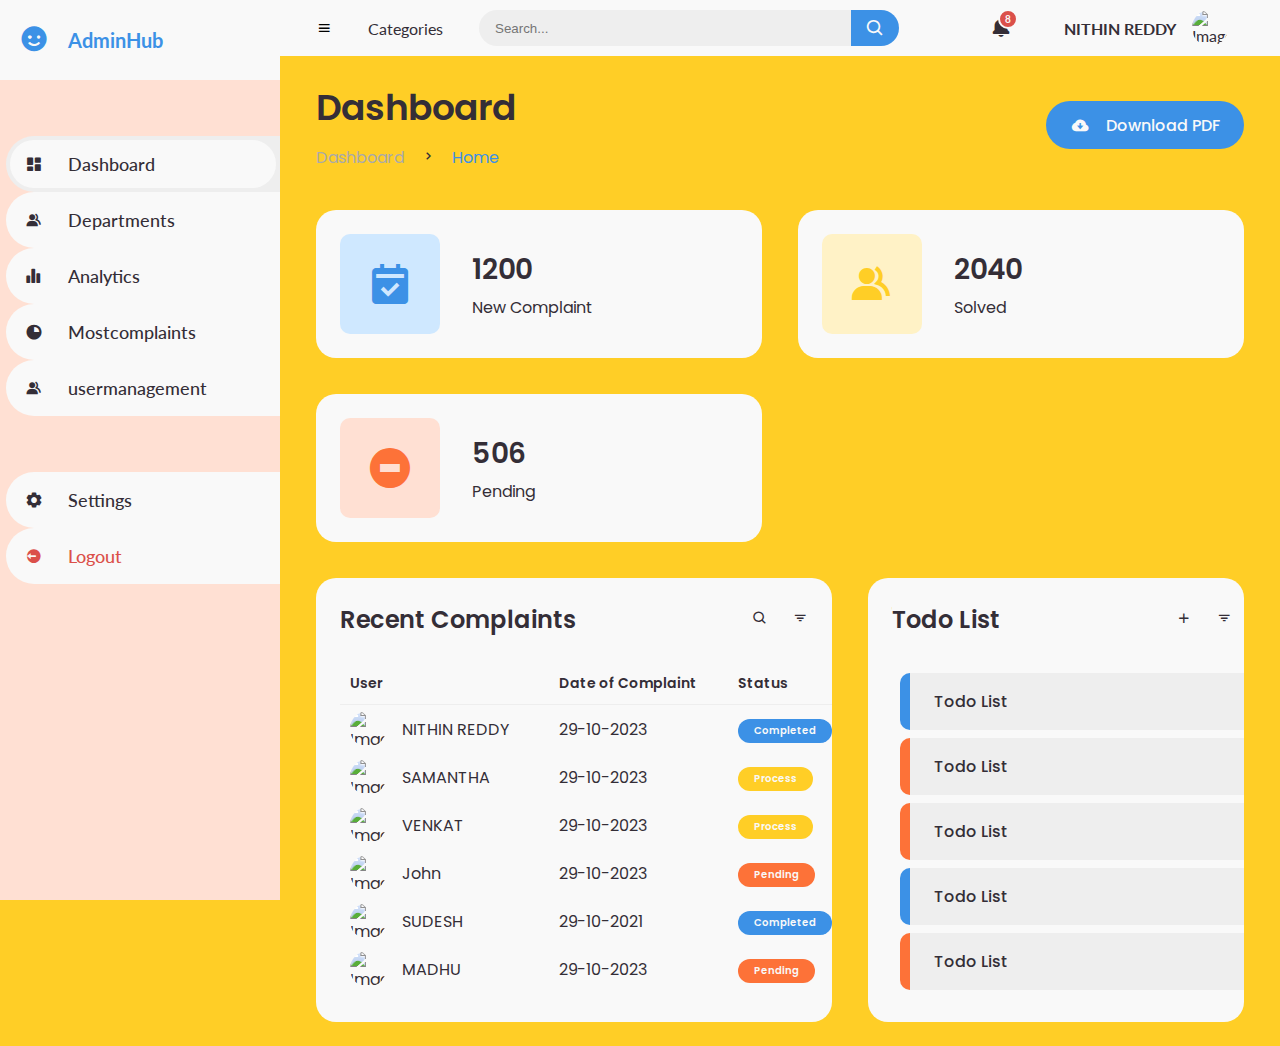
==== dashboard.html @ 4db85677 "Add files via upload" ====
<!DOCTYPE html>
<html lang="en">
<head>
	<meta charset="UTF-8">
	<meta name="viewport" content="width=device-width, initial-scale=1.0">
	<!-- Boxicons -->
	<link href='https://unpkg.com/boxicons@2.0.9/css/boxicons.min.css' rel='stylesheet'>

	<!-- My CSS -->
	<link rel="stylesheet" href="style.css">

	<title>Responsive Admin Dashboard</title>
</head>
<body>

	<!-- SIDEBAR -->
	<section id="sidebar">
		<a href="#" class="logo">
			<span class="icon"><i class='bx bxs-smile'></i></span>
			<span class="text">AdminHub</span>
		</a>
		<ul class="side-menu">
			<li class="active">
				<a href="dashboard.html">
					<span class="icon"><i class='bx bxs-dashboard' ></i></span>
					<span class="text">Dashboard</span>
				</a>
				<!--<span class="top"></span>
				<span class="bottom"></span>-->
			</li>
			<li>
				<a href="manage.html">
					<span class="icon"><i class='bx bxs-group' ></i></span>
					<span class="text">Departments</span>
				</a>
				<!--<span class="top"></span>
				<span class="bottom"></span>-->
			</li>
			<li>
				<a href="analytics.html">
					<span class="icon"><i class='bx bxs-bar-chart-alt-2' ></i></span>
					<span class="text">Analytics</span>
				</a>
				<!--<span class="top"></span>
				<span class="bottom"></span>-->
			</li>
			<li>
				<a href="most.html">
					<span class="icon"><i class='bx bxs-pie-chart' ></i></span>
					<span class="text">Mostcomplaints</span>
				</a>
				<!--<span class="top"></span>
				<span class="bottom"></span>-->
			</li>
			<li>
				<a href="sm.html">
					<span class="icon"><i class='bx bxs-group' ></i></span>
					<span class="text">usermanagement</span>
				</a>
				<!--<span class="top"></span>
				<span class="bottom"></span>-->
			</li>
		</ul>

		<ul class="side-menu bottom">
			<li>
				<a href="settings.html">
					<span class="icon"><i class='bx bxs-cog' ></i></span>
					<span class="text">Settings</span>
				</a>
			</li>
			<li>
				<a href="login.html" class="logout">
					<span class="icon"><i class='bx bxs-log-out-circle' ></i></span>
					<span class="text">Logout</span>
				</a>
			</li>
		</ul>
	</section>
	<!-- SIDEBAR -->


	<!-- CONTENT -->
	<section id="content">
		<nav>
			<span class="menu-bar"><i class='bx bx-menu' ></i></span>
			<a href="#" class="link-nav">Categories</a>
			<form action="#">
				<div class="form-input">
					<input type="search" placeholder="Search...">
					<button type="submit" class="search-icon"><i class='bx bx-search' ></i></button>
				</div>
			</form>
			<a href="#" class="notification">
				<span class="icon"><i class='bx bxs-bell' ></i></span>
				<span class="num">8</span>
			</a>
			<a href="#" class="profile">
				<span class="name">NITHIN REDDY</span>
				<img src="img/people.png" alt="Image">
			</a>
			
		</nav>

		<main>
			<div class="top">
				<div class="left">
					<h1 class="title">Dashboard</h1>
					<ul class="breadcrumb">
						<li>
							<a href="#">Dashboard</a>
						</li>
						<li class="arrow-icon"><i class='bx bx-chevron-right'></i></li>
						<li>
							<a href="#" class="active">Home</a>
						</li>
					</ul>
				</div>
				<a href="#" class="btn-download">
					<span class="icon"><i class='bx bxs-cloud-download' ></i></span>
					<span class="text">Download PDF</span>
				</a>
			</div>
			<div class="box-info">
				<div class="box">
					<span class="icon"><i class='bx bxs-calendar-check'></i></span>
					<div class="text">
						<h3>1200</h3>
						<p>New Complaint</p>
					</div>
				</div>
				<div class="box">
					<span class="icon"><i class='bx bxs-group' ></i></span>
					<div class="text">
						<h3>2040</h3>
						<p>Solved</p>
					</div>
				</div>
				<div class="box">
					<span class="icon"><i class='bx bxs-no-entry' ></i></span>
					<div class="text">
						<h3>506</h3>
						<p>Pending</p>
					</div>
				</div>
			</div>
			<div class="table-data">
				<div class="order">
					<div class="head">
						<h3>Recent Complaints</h3>
						<span><i class='bx bx-search' ></i></span>
						<span><i class='bx bx-filter' ></i></span>
					</div>
					<table>
						<thead>
							<tr>
								<th>User</th>
								<th>Date of Complaint</th>
								<th>Status</th>
							</tr>
						</thead>
						<tbody>
							<tr>
								<td>
									<img src="img/people.png" alt="Image">
									<span class="name">NITHIN REDDY</span>
								</td>
								<td>29-10-2023</td>
								<td><span class="badge completed">Completed</span></td>
							</tr>
							<tr>
								<td>
									<img src="img/people.png" alt="Image">
									<span class="name">SAMANTHA</span>
								</td>
								<td>29-10-2023</td>
								<td><span class="badge process">Process</span></td>
							</tr>
							<tr>
								<td>
									<img src="img/people.png" alt="Image">
									<span class="name">VENKAT</span>
								</td>
								<td>29-10-2023</td>
								<td><span class="badge process">Process</span></td>
							</tr>
							<tr>
								<td>
									<img src="img/people.png" alt="Image">
									<span class="name">John </span>
								</td>
								<td>29-10-2023</td>
								<td><span class="badge pending">Pending</span></td>
							</tr>
							<tr>
								<td>
									<img src="img/people.png" alt="Image">
									<span class="name">SUDESH</span>
								</td>
								<td>29-10-2021</td>
								<td><span class="badge completed">Completed</span></td>
							</tr>
							<tr>
								<td>
									<img src="img/people.png" alt="Image">
									<span class="name">MADHU</span>
								</td>
								<td>29-10-2023</td>
								<td><span class="badge pending">Pending</span></td>
							</tr>
						</tbody>
					</table>
				</div>
				<div class="todo">
					<div class="head">
						<h3>Todo List</h3>
						<span><i class='bx bx-plus' ></i></span>
						<span><i class='bx bx-filter' ></i></span>
					</div>
					<ul class="todos">
						<li class="completed">
							<p>Todo List</p>
							<span class="menu"><i class='bx bx-dots-vertical-rounded'></i></span>
						</li>
						<li class="not-completed">
							<p>Todo List</p>
							<span class="menu"><i class='bx bx-dots-vertical-rounded'></i></span>
						</li>
						<li class="not-completed">
							<p>Todo List</p>
							<span class="menu"><i class='bx bx-dots-vertical-rounded'></i></span>
						</li>
						<li class="completed">
							<p>Todo List</p>
							<span class="menu"><i class='bx bx-dots-vertical-rounded'></i></span>
						</li>
						<li class="not-completed">
							<p>Todo List</p>
							<span class="menu"><i class='bx bx-dots-vertical-rounded'></i></span>
						</li>
					</ul>
				</div>
			</div>
		</main>
	</section>
	<!-- CONTENT -->


	<script src="script.js"></script>
</body>
</html>
---- style.css ----
@import url('https://fonts.googleapis.com/css2?family=Lato:wght@400;700&family=Poppins:wght@400;500;600;700&display=swap');

* {
	margin: 0;
	padding: 0;
	box-sizing: border-box;
}

a {
	text-decoration: none;
}

li {
	list-style: none;
}

:root {
	--poppins: 'Poppins', sans-serif;
	--lato: 'Lato', sans-serif;

	--light: #F9F9F9;
	--blue: #3C91E6;
	--light-blue: #CFE8FF;
	--grey: #eee;
	--dark-grey: #AAAAAA;
	--dark: #342E37;
	--red: #DB504A;
	--yellow: #FFCE26;
	--light-yellow: #FFF2C6;
	--orange: #FD7238;
	--light-orange: #FFE0D3;
}

body {
	background: var(--yellow);
	overflow-x: hidden;
}


/* SIDEBAR */
#sidebar {
	font-family: var(--lato);
	max-width: 280px;
	width: 100%;
	height: 100vh;
	overflow-y: auto;
	background: var(--light-orange);
	position: fixed;
	top: 0;
	left: 0;
	scrollbar-width: none;
	z-index: 1000;
	transition: .3s ease;
}
#sidebar.hide {
	max-width: calc((56px - 8px) + ((4px + 6px) * 2));
}
#sidebar::--webkit-scrollbar {
	display: none;
}
#sidebar .logo {
	font-size: 20px;
	color: var(--blue);
	font-weight: 700;
	text-align: center;
	width: 100%;
	height: calc(56px + 24px);
	background: var(--light);
	line-height: 56px;
	display: flex;
	align-items: center;
	position: sticky;
	top: 0;
	left: 0;
	z-index: 999;
	white-space: nowrap;
}
#sidebar.hide .logo {
	justify-content: flex-start;
}
#sidebar .logo .icon {
	font-size: 30px;
	min-width: calc((56px - 8px) + ((4px + 6px) * 2));
}
#sidebar .side-menu {
	margin-top: 56px;
}
#sidebar .side-menu li {
	margin-left: 6px;
	height: 56px;
	padding: 4px;
	border-radius: 36px 0 0 36px;
	position: relative;
	background: var(--light);
}
#sidebar .side-menu li.active {
	background: var(--grey);
}
#sidebar .side-menu li a {
	white-space: nowrap;
	height: 100%;
	width: 100%;
	display: flex;
	grid-gap: calc(4px + 6px);
	background: var(--light);
	border-radius: 36px;
	align-items: center;
	color: var(--dark);
	font-size: 18px;
	font-weight: 500;
	max-width: 100%;
	transition: .3s ease;
	overflow: hidden;
}
#sidebar.hide .side-menu li a {
	max-width: calc(56px - 8px);
}
#sidebar .side-menu li a .icon {
	min-width: calc(56px - 8px);	
	display: flex;
	justify-content: center;
	align-items: center;
}
#sidebar .side-menu li a.logout {
	color: var(--red);
}
#sidebar .side-menu li > span {
	position: absolute;
	right: 0;
	width: 24px;
	height: 24px;
	background: var(--grey);
	display: none;
	z-index: 100;
	pointer-events: none;
}
#sidebar .side-menu li.active > span {
	display: block;
}
#sidebar .side-menu li > span.top {
	top: -24px;
}
#sidebar .side-menu li > span.bottom {
	bottom: -24px;
}
#sidebar .side-menu li > span::before {
	content: '';
	position: absolute;
	width: 100%;
	height: 100%;
	background: var(--light);
	top: 0;
	left: 0;
	display: block;
}
#sidebar .side-menu li > span.top::before {
	border-radius: 0 0 24px 0;
}
#sidebar .side-menu li > span.bottom::before {
	border-radius: 0 24px 0 0;
}
/* SIDEBAR */








/* CONTENT */
#sidebar.hide ~ #content {
	width: calc(100% - ((56px - 8px) + ((4px + 6px) * 2)));
	left: calc((56px - 8px) + ((4px + 6px) * 2));
}
#content {
	width: calc(100% - 280px);
	position: relative;
	left: 280px;
	z-index: 500;
	transition: .3s ease;
}
#content nav .curve {
	position: absolute;
	bottom: -24px;
	left: 0;
	width: 24px;
	height: 24px;
	background: var(--light);
	display: block;
	z-index: 1000;
}
#content nav .curve::before {
	content: '';
	position: absolute;
	top: 0;
	left: 0;
	width: 100%;
	height: 100%;
	border-radius: 24px 0 0 0;
	background: var(--grey);
}
#content nav {
	width: 100%;
	height: 56px;
	background: var(--light);
	display: flex;
	font-family: var(--lato);
	padding: 0 36px;
	align-items: center;
	grid-gap: 36px;
	position: sticky;
	top: 0;
	left: 0;
	z-index: 500;
}
#content nav .menu-bar {
	display: flex;
	align-items: center;
	cursor: pointer;
}
#content nav a {
	color: var(--dark);
}
#content nav form {
	max-width: 420px;
	width: 100%;
	margin-right: auto;
}
#content nav form .form-input {
	position: relative;
	display: flex;
	align-items: center;
	height: 36px;
}
#content nav form .form-input input {
	height: 100%;
	flex: 1;
	border-radius: 32px 0 0 32px;
	background: var(--grey);
	border: none;
	padding: 0 16px;
	outline: none;
}
#content nav form .form-input .search-icon {
	background: var(--blue);
	height: 100%;
	border-radius: 0 32px 32px 0;
	display: flex;
	justify-content: center;
	align-items: center;
	color: var(--light);
	border: none;
	outline: none;
	cursor: pointer;
	font-size: 20px;
	width: 48px;
}
#content nav .notification {
	font-size: 22px;
	position: relative;
}
#content nav .notification .num {
	width: 20px;
	height: 20px;
	background: var(--red);
	border: 2px solid var(--light);
	font-size: 10px;
	color: var(--light);
	font-weight: 700;
	position: absolute;
	top: -6px;
	right: -6px;
	display: flex;
	justify-content: center;
	align-items: center;
	border-radius: 50%;
}
#content nav .profile {
	padding: 0 16px;
	height: 100%;
	transition: .3s ease;
	display: flex;
	align-items: center;
	grid-gap: 16px;
}
#content nav .profile:hover {
	background: var(--grey);
}
#content nav .profile .name {
	font-size: 16px;
	font-weight: 700;
}
#content nav .profile img {
	width: 36px;
	height: 36px;
	object-fit: cover;
	border-radius: 50%;
}

#content main {
	font-family: var(--poppins);
	width: 100%;
	position: relative;
	padding: 24px 36px;
	color: var(--dark);
}
#content main .top {
	display: flex;
	justify-content: space-between;
	align-items: center;
	flex-wrap: wrap;
	grid-gap: 20px;
}
#content main .top h1 {
	font-size: 36px;
	font-weight: 600;
	margin-bottom: 10px;
}
#content main .top .breadcrumb {
	display: flex;
	grid-gap: 16px;
}
#content main .top .breadcrumb a {
	color: var(--dark-grey);
	pointer-events: none;
}
#content main .top .breadcrumb a.active {
	color: var(--blue);
	pointer-events: unset;
}
#content main .top .btn-download {
	height: 48px;
	border-radius: 48px;
	background: var(--blue);
	color: var(--light);
	padding: 0 24px;
	display: flex;
	align-items: center;
	grid-gap: 16px;
	font-size: 16px;
	font-weight: 500;
}
#content main .top .btn-download .icon {
	font-size: 20px;
	display: flex;
	align-items: center;
	justify-content: center;
}
#content main .box-info {
	margin-top: 40px;
	display: grid;
	grid-template-columns: repeat(auto-fit, minmax(300px, 1fr));
	grid-gap: 36px;
}
#content main .box-info .box {
	padding: 24px;
	background: var(--light);
	border-radius: 20px;
	display: flex;
	grid-gap: 32px;
	align-items: center;
	flex-wrap: wrap;
}
#content main .box-info .box .icon {
	display: flex;
	min-width: 100px;
	height: 100px;
	border-radius: 10px;
	justify-content: center;
	align-items: center;
	background: var(--grey);
	font-size: 48px;
}
#content main .box-info .box .text h3 {
	font-size: 28px;
	margin-bottom: 4px;
	font-weight: 600;
}
#content main .box-info .box .text p {
	font-size: 16px;
}


#content main .box-info .box:nth-child(1) .icon {
	color: var(--blue);
	background: var(--light-blue);
}
#content main .box-info .box:nth-child(2) .icon {
	color: var(--yellow);
	background: var(--light-yellow);
}
#content main .box-info .box:nth-child(3) .icon {
	color: var(--orange);
	background: var(--light-orange);
}

#content main .table-data {
	display: flex;
	grid-gap: 36px;
	margin-top: 36px;
	flex-wrap: wrap;
}
#content main .table-data > div {
	padding: 24px;
	border-radius: 20px;
	background: var(--light);
	overflow-x: auto;
}
#content main .table-data .order {
	flex-basis: 500px;
	flex-grow: 1;
}
#content main .table-data .todo .head,
#content main .table-data .order .head {
	display: flex;
	align-items: center;
	grid-gap: 24px;
	margin-bottom: 36px;
	min-width: 340px;
}
#content main .table-data .todo .head h3,
#content main .table-data .order .head h3 {
	margin-right: auto;
	font-size: 24px;
	font-weight: 600;
}
#content main .table-data .order table {
	width: 100%;
	border-collapse: collapse;
	min-width: 520px;
}
#content main .table-data .order table th {
	padding-bottom: 10px;
	font-size: 14px;
	font-weight: 600;
	text-align: left;
	border-bottom: 1px solid var(--grey);
}
#content main .table-data .order table th:nth-child(1) {
	padding-left: 10px;
}
#content main .table-data .order table tbody tr:hover {
	background: var(--grey);
}
#content main .table-data .order table td {
	padding: 6px 0;
}
#content main .table-data .order table td img {
	width: 36px;
	height: 36px;
	object-fit: cover;
	border-radius: 50%;
}
#content main .table-data .order table tr td:nth-child(1) {
	display: flex;
	align-items: center;
	grid-gap: 16px;
	padding-left: 10px;
}
#content main .table-data .order table tr td .badge {
	font-size: 10px;
	font-weight: 600;
	height: 24px;
	line-height: 24px;
	padding: 0 16px;
	border-radius: 24px;
	color: var(--light);
	display: inline-block;
}
#content main .table-data .order table tr td .badge.completed {
	background: var(--blue);
}
#content main .table-data .order table tr td .badge.process {
	background: var(--yellow);
}
#content main .table-data .order table tr td .badge.pending {
	background: var(--orange);
}

#content main .table-data .todo {
	flex-basis: 360px;
	flex-grow: 1;
}
#content main .table-data .todo .todos {
	min-width: 520px;
}
#content main .table-data .todo .todos li {
	border-radius: 10px;
	background: var(--grey);
	padding: 16px 24px;
	margin: 8px;
	display: flex;
	justify-content: space-between;
	align-items: center;
	font-size: 16px;
	font-weight: 500;
}
#content main .table-data .todo .todos li.completed {
	border-left: 10px solid var(--blue);
}
#content main .table-data .todo .todos li.not-completed {
	border-left: 10px solid var(--orange);
}
#content main .table-data .todo .todos li .menu {
	cursor: pointer;
}
/* CONTENT */




@media screen and (max-width: 576px) {
	#content nav .link-nav {
		display: none;
	}

	#content main .box-info {
		grid-template-columns: 1fr;
	}
}





@media screen and (max-width: 991px) {
	#content nav form .form-input input {
		display: none;
	}
	#content nav form .form-input .search-icon {
		background: var(--light);
		color: var(--dark);
	}
	#content nav .profile .name {
		display: none;
	}

	#content nav {
		padding: 0 24px;
		grid-gap: 16px;
	}

	#content main {
		padding: 24px 24px;
	}
}




@media screen and (max-width: 1200px) {
	#content {
		width: calc(100% - ((56px - 8px) + ((4px + 6px) * 2)));
	}
}
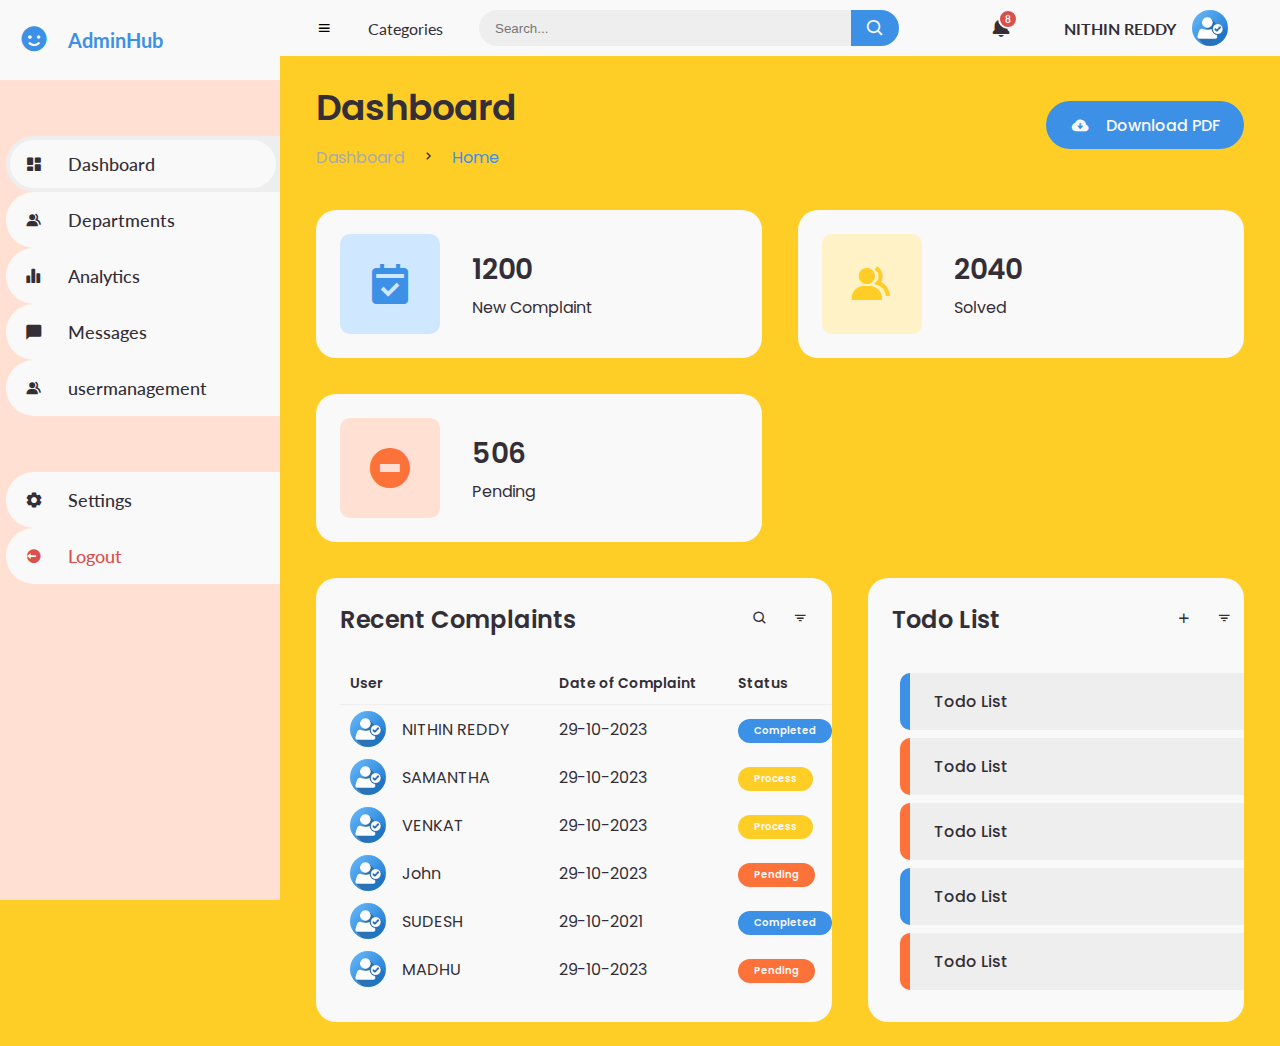
==== commit 3dd8dcfd: "add images/" ====
--- a/dashboard.html
+++ b/dashboard.html
@@ -45,9 +45,9 @@
 				<span class="bottom"></span>-->
 			</li>
 			<li>
-				<a href="most.html">
-					<span class="icon"><i class='bx bxs-pie-chart' ></i></span>
-					<span class="text">Mostcomplaints</span>
+				<a href="#">
+					<span class="icon"><i class='bx bxs-comment' ></i></span>
+					<span class="text">Messages</span>
 				</a>
 				<!--<span class="top"></span>
 				<span class="bottom"></span>-->
@@ -64,7 +64,7 @@
 
 		<ul class="side-menu bottom">
 			<li>
-				<a href="settings.html">
+				<a href="#">
 					<span class="icon"><i class='bx bxs-cog' ></i></span>
 					<span class="text">Settings</span>
 				</a>
@@ -97,7 +97,7 @@
 			</a>
 			<a href="#" class="profile">
 				<span class="name">NITHIN REDDY</span>
-				<img src="img/people.png" alt="Image">
+				<img src="images/people.jpeg" alt="Image">
 			</a>
 			
 		</nav>
@@ -162,7 +162,7 @@
 						<tbody>
 							<tr>
 								<td>
-									<img src="img/people.png" alt="Image">
+									<img src="images/people.jpeg" alt="Image">
 									<span class="name">NITHIN REDDY</span>
 								</td>
 								<td>29-10-2023</td>
@@ -170,7 +170,7 @@
 							</tr>
 							<tr>
 								<td>
-									<img src="img/people.png" alt="Image">
+									<img src="images/people.jpeg" alt="Image">
 									<span class="name">SAMANTHA</span>
 								</td>
 								<td>29-10-2023</td>
@@ -178,7 +178,7 @@
 							</tr>
 							<tr>
 								<td>
-									<img src="img/people.png" alt="Image">
+									<img src="images/people.jpeg" alt="Image">
 									<span class="name">VENKAT</span>
 								</td>
 								<td>29-10-2023</td>
@@ -186,7 +186,7 @@
 							</tr>
 							<tr>
 								<td>
-									<img src="img/people.png" alt="Image">
+									<img src="images/people.jpeg" alt="Image">
 									<span class="name">John </span>
 								</td>
 								<td>29-10-2023</td>
@@ -194,7 +194,7 @@
 							</tr>
 							<tr>
 								<td>
-									<img src="img/people.png" alt="Image">
+									<img src="images/people.jpeg" alt="Image">
 									<span class="name">SUDESH</span>
 								</td>
 								<td>29-10-2021</td>
@@ -202,7 +202,7 @@
 							</tr>
 							<tr>
 								<td>
-									<img src="img/people.png" alt="Image">
+									<img src="images/people.jpeg" alt="Image">
 									<span class="name">MADHU</span>
 								</td>
 								<td>29-10-2023</td>
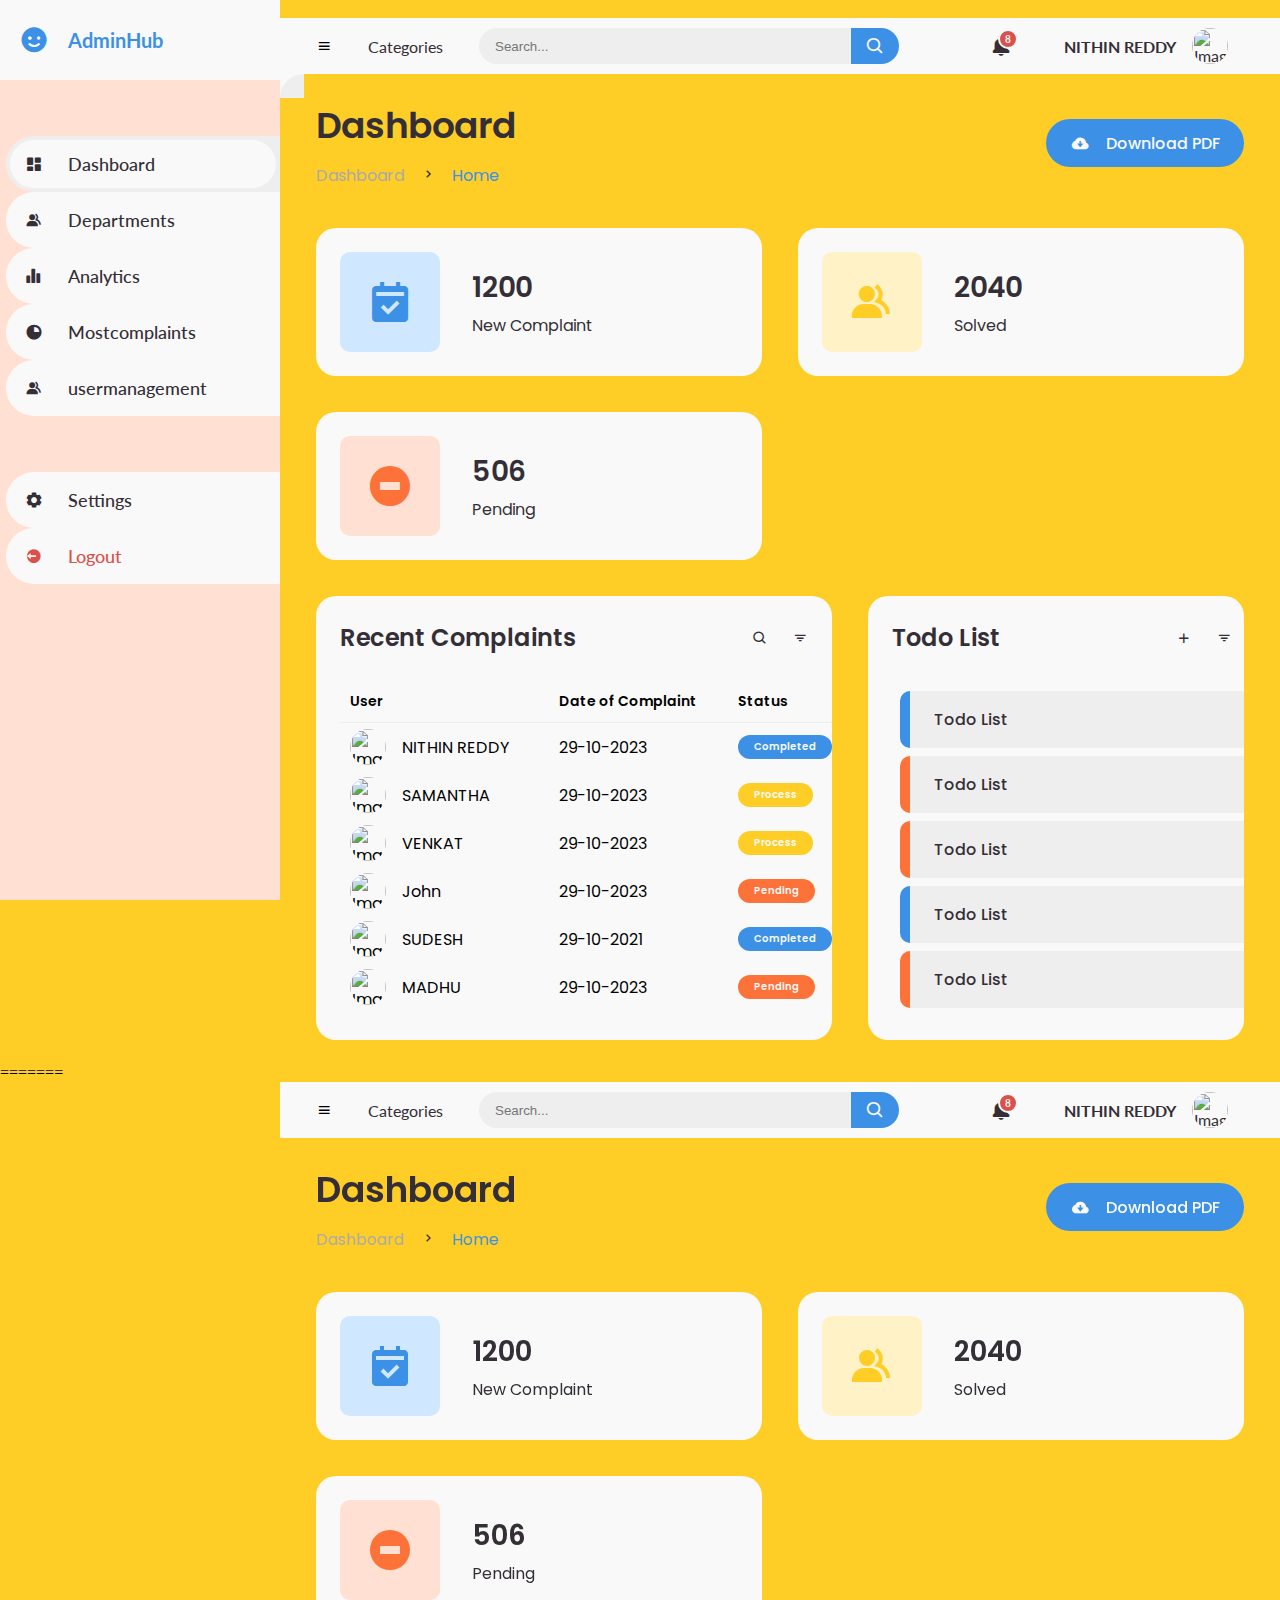
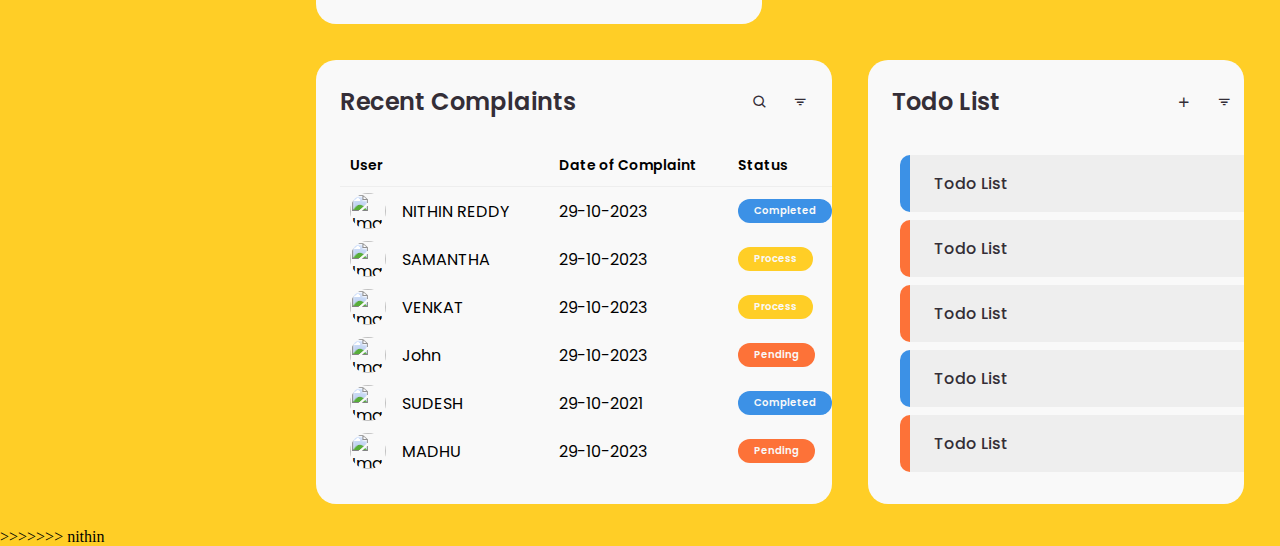
==== commit e8156711: "changes by nithin" ====
--- a/dashboard.html
+++ b/dashboard.html
@@ -1,3 +1,256 @@
+<<<<<<< HEAD
+<!DOCTYPE html>
+<html lang="en">
+<head>
+	<meta charset="UTF-8">
+	<meta name="viewport" content="width=device-width, initial-scale=1.0">
+	<!-- Boxicons -->
+	<link href='https://unpkg.com/boxicons@2.0.9/css/boxicons.min.css' rel='stylesheet'>
+
+	<!-- My CSS -->
+	<link rel="stylesheet" href="style.css">
+
+	<title>Responsive Admin Dashboard</title>
+</head>
+<body>
+
+	<!-- SIDEBAR -->
+	<section id="sidebar">
+		<a href="#" class="logo">
+			<span class="icon"><i class='bx bxs-smile'></i></span>
+			<span class="text">AdminHub</span>
+		</a>
+		<ul class="side-menu">
+			<li class="active">
+				<a href="#">
+					<span class="icon"><i class='bx bxs-dashboard' ></i></span>
+					<span class="text">Dashboard</span>
+				</a>
+				<span class="top"></span>
+				<span class="bottom"></span>
+			</li>
+			<li>
+				<a href="#">
+					<span class="icon"><i class='bx bxs-group' ></i></span>
+					<span class="text">Departments</span>
+				</a>
+				<span class="top"></span>
+				<span class="bottom"></span>
+			</li>
+			<li>
+				<a href="#">
+					<span class="icon"><i class='bx bxs-bar-chart-alt-2' ></i></span>
+					<span class="text">Analytics</span>
+				</a>
+				<span class="top"></span>
+				<span class="bottom"></span>
+			</li>
+			<li>
+				<a href="#">
+					<span class="icon"><i class='bx bxs-comment' ></i></span>
+					<span class="text">Messages</span>
+				</a>
+				<span class="top"></span>
+				<span class="bottom"></span>
+			</li>
+			<li>
+				<a href="#">
+					<span class="icon"><i class='bx bxs-group' ></i></span>
+					<span class="text">usermanagement</span>
+				</a>
+				<span class="top"></span>
+				<span class="bottom"></span>
+			</li>
+		</ul>
+
+		<ul class="side-menu bottom">
+			<li>
+				<a href="#">
+					<span class="icon"><i class='bx bxs-cog' ></i></span>
+					<span class="text">Settings</span>
+				</a>
+			</li>
+			<li>
+				<a href="#" class="logout">
+					<span class="icon"><i class='bx bxs-log-out-circle' ></i></span>
+					<span class="text">Logout</span>
+				</a>
+			</li>
+		</ul>
+	</section>
+	<!-- SIDEBAR -->
+
+
+	<!-- CONTENT -->
+	<section id="content">
+		<nav>
+			<span class="menu-bar"><i class='bx bx-menu' ></i></span>
+			<a href="#" class="link-nav">Categories</a>
+			<form action="#">
+				<div class="form-input">
+					<input type="search" placeholder="Search...">
+					<button type="submit" class="search-icon"><i class='bx bx-search' ></i></button>
+				</div>
+			</form>
+			<a href="#" class="notification">
+				<span class="icon"><i class='bx bxs-bell' ></i></span>
+				<span class="num">8</span>
+			</a>
+			<a href="#" class="profile">
+				<span class="name">NITHIN REDDY</span>
+				<img src="img/people.png" alt="Image">
+			</a>
+			<span class="curve"></span>
+		</nav>
+
+		<main>
+			<div class="top">
+				<div class="left">
+					<h1 class="title">Dashboard</h1>
+					<ul class="breadcrumb">
+						<li>
+							<a href="#">Dashboard</a>
+						</li>
+						<li class="arrow-icon"><i class='bx bx-chevron-right'></i></li>
+						<li>
+							<a href="#" class="active">Home</a>
+						</li>
+					</ul>
+				</div>
+				<a href="#" class="btn-download">
+					<span class="icon"><i class='bx bxs-cloud-download' ></i></span>
+					<span class="text">Download PDF</span>
+				</a>
+			</div>
+			<div class="box-info">
+				<div class="box">
+					<span class="icon"><i class='bx bxs-calendar-check'></i></span>
+					<div class="text">
+						<h3>1200</h3>
+						<p>New Complaint</p>
+					</div>
+				</div>
+				<div class="box">
+					<span class="icon"><i class='bx bxs-group' ></i></span>
+					<div class="text">
+						<h3>2040</h3>
+						<p>Solved</p>
+					</div>
+				</div>
+				<div class="box">
+					<span class="icon"><i class='bx bxs-no-entry' ></i></span>
+					<div class="text">
+						<h3>506</h3>
+						<p>Pending</p>
+					</div>
+				</div>
+			</div>
+			<div class="table-data">
+				<div class="order">
+					<div class="head">
+						<h3>Recent Complaints</h3>
+						<span><i class='bx bx-search' ></i></span>
+						<span><i class='bx bx-filter' ></i></span>
+					</div>
+					<table>
+						<thead>
+							<tr>
+								<th>User</th>
+								<th>Date of Complaint</th>
+								<th>Status</th>
+							</tr>
+						</thead>
+						<tbody>
+							<tr>
+								<td>
+									<img src="img/people.png" alt="Image">
+									<span class="name">NITHIN REDDY</span>
+								</td>
+								<td>29-10-2023</td>
+								<td><span class="badge completed">Completed</span></td>
+							</tr>
+							<tr>
+								<td>
+									<img src="img/people.png" alt="Image">
+									<span class="name">SAMANTHA</span>
+								</td>
+								<td>29-10-2023</td>
+								<td><span class="badge process">Process</span></td>
+							</tr>
+							<tr>
+								<td>
+									<img src="img/people.png" alt="Image">
+									<span class="name">VENKAT</span>
+								</td>
+								<td>29-10-2023</td>
+								<td><span class="badge process">Process</span></td>
+							</tr>
+							<tr>
+								<td>
+									<img src="img/people.png" alt="Image">
+									<span class="name">John </span>
+								</td>
+								<td>29-10-2023</td>
+								<td><span class="badge pending">Pending</span></td>
+							</tr>
+							<tr>
+								<td>
+									<img src="img/people.png" alt="Image">
+									<span class="name">SUDESH</span>
+								</td>
+								<td>29-10-2021</td>
+								<td><span class="badge completed">Completed</span></td>
+							</tr>
+							<tr>
+								<td>
+									<img src="img/people.png" alt="Image">
+									<span class="name">MADHU</span>
+								</td>
+								<td>29-10-2023</td>
+								<td><span class="badge pending">Pending</span></td>
+							</tr>
+						</tbody>
+					</table>
+				</div>
+				<div class="todo">
+					<div class="head">
+						<h3>Todo List</h3>
+						<span><i class='bx bx-plus' ></i></span>
+						<span><i class='bx bx-filter' ></i></span>
+					</div>
+					<ul class="todos">
+						<li class="completed">
+							<p>Todo List</p>
+							<span class="menu"><i class='bx bx-dots-vertical-rounded'></i></span>
+						</li>
+						<li class="not-completed">
+							<p>Todo List</p>
+							<span class="menu"><i class='bx bx-dots-vertical-rounded'></i></span>
+						</li>
+						<li class="not-completed">
+							<p>Todo List</p>
+							<span class="menu"><i class='bx bx-dots-vertical-rounded'></i></span>
+						</li>
+						<li class="completed">
+							<p>Todo List</p>
+							<span class="menu"><i class='bx bx-dots-vertical-rounded'></i></span>
+						</li>
+						<li class="not-completed">
+							<p>Todo List</p>
+							<span class="menu"><i class='bx bx-dots-vertical-rounded'></i></span>
+						</li>
+					</ul>
+				</div>
+			</div>
+		</main>
+	</section>
+	<!-- CONTENT -->
+
+
+	<script src="script.js"></script>
+</body>
+</html>
+=======
 <!DOCTYPE html>
 <html lang="en">
 <head>
@@ -45,9 +298,9 @@
 				<span class="bottom"></span>-->
 			</li>
 			<li>
-				<a href="#">
-					<span class="icon"><i class='bx bxs-comment' ></i></span>
-					<span class="text">Messages</span>
+				<a href="most.html">
+					<span class="icon"><i class='bx bxs-pie-chart' ></i></span>
+					<span class="text">Mostcomplaints</span>
 				</a>
 				<!--<span class="top"></span>
 				<span class="bottom"></span>-->
@@ -64,7 +317,7 @@
 
 		<ul class="side-menu bottom">
 			<li>
-				<a href="#">
+				<a href="settings.html">
 					<span class="icon"><i class='bx bxs-cog' ></i></span>
 					<span class="text">Settings</span>
 				</a>
@@ -97,7 +350,7 @@
 			</a>
 			<a href="#" class="profile">
 				<span class="name">NITHIN REDDY</span>
-				<img src="images/people.jpeg" alt="Image">
+				<img src="img/people.png" alt="Image">
 			</a>
 			
 		</nav>
@@ -162,7 +415,7 @@
 						<tbody>
 							<tr>
 								<td>
-									<img src="images/people.jpeg" alt="Image">
+									<img src="img/people.png" alt="Image">
 									<span class="name">NITHIN REDDY</span>
 								</td>
 								<td>29-10-2023</td>
@@ -170,7 +423,7 @@
 							</tr>
 							<tr>
 								<td>
-									<img src="images/people.jpeg" alt="Image">
+									<img src="img/people.png" alt="Image">
 									<span class="name">SAMANTHA</span>
 								</td>
 								<td>29-10-2023</td>
@@ -178,7 +431,7 @@
 							</tr>
 							<tr>
 								<td>
-									<img src="images/people.jpeg" alt="Image">
+									<img src="img/people.png" alt="Image">
 									<span class="name">VENKAT</span>
 								</td>
 								<td>29-10-2023</td>
@@ -186,7 +439,7 @@
 							</tr>
 							<tr>
 								<td>
-									<img src="images/people.jpeg" alt="Image">
+									<img src="img/people.png" alt="Image">
 									<span class="name">John </span>
 								</td>
 								<td>29-10-2023</td>
@@ -194,7 +447,7 @@
 							</tr>
 							<tr>
 								<td>
-									<img src="images/people.jpeg" alt="Image">
+									<img src="img/people.png" alt="Image">
 									<span class="name">SUDESH</span>
 								</td>
 								<td>29-10-2021</td>
@@ -202,7 +455,7 @@
 							</tr>
 							<tr>
 								<td>
-									<img src="images/people.jpeg" alt="Image">
+									<img src="img/people.png" alt="Image">
 									<span class="name">MADHU</span>
 								</td>
 								<td>29-10-2023</td>
@@ -248,4 +501,5 @@
 
 	<script src="script.js"></script>
 </body>
-</html>+</html>
+>>>>>>> nithin
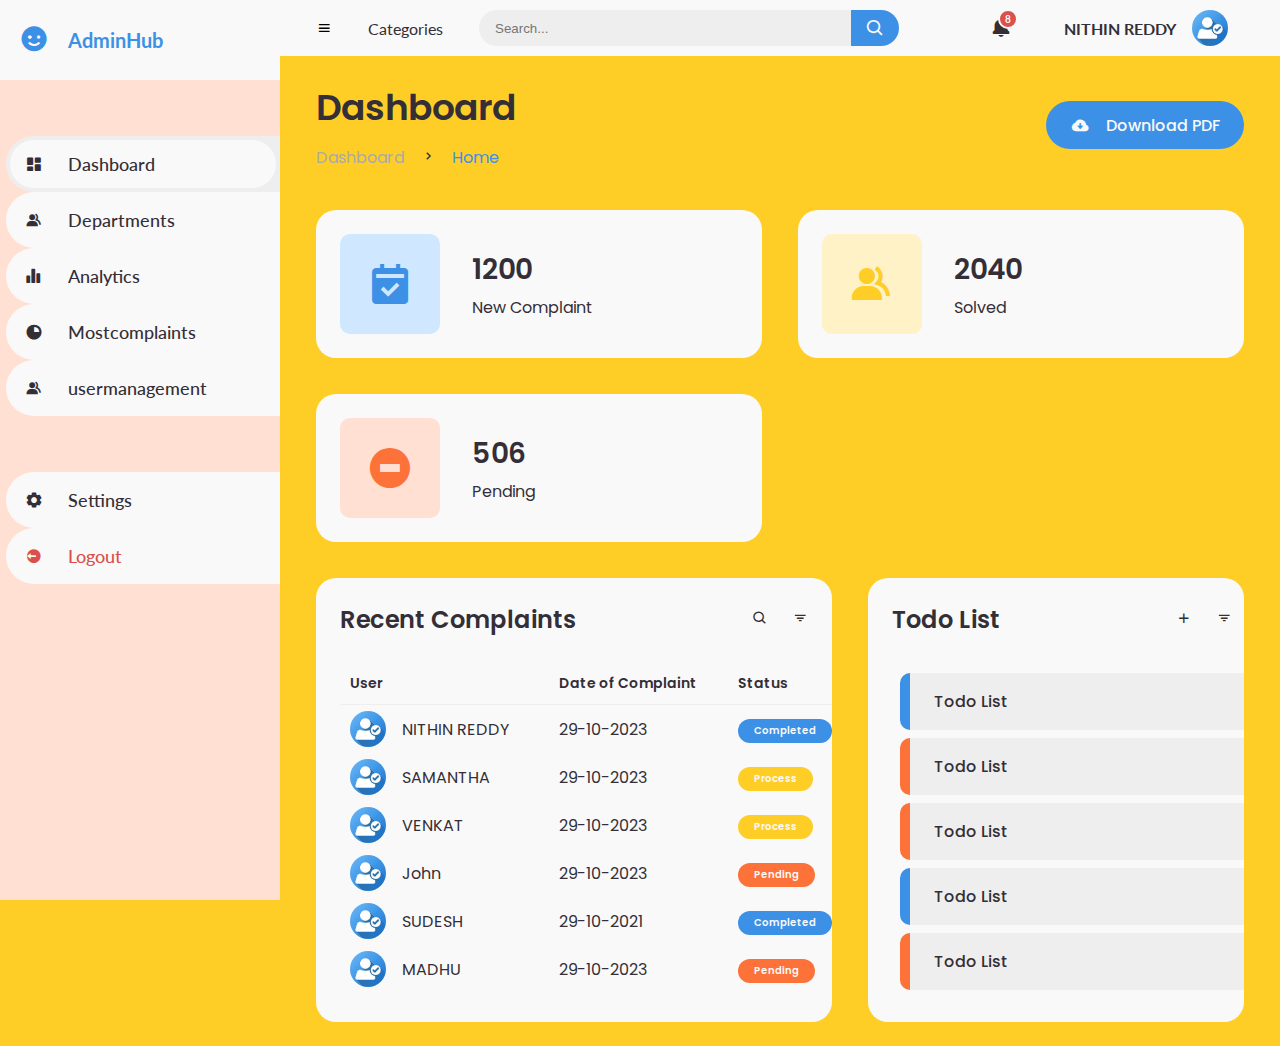
==== commit 63b968fc: "add images/" ====
--- a/dashboard.html
+++ b/dashboard.html
@@ -1,256 +1,3 @@
-<<<<<<< HEAD
-<!DOCTYPE html>
-<html lang="en">
-<head>
-	<meta charset="UTF-8">
-	<meta name="viewport" content="width=device-width, initial-scale=1.0">
-	<!-- Boxicons -->
-	<link href='https://unpkg.com/boxicons@2.0.9/css/boxicons.min.css' rel='stylesheet'>
-
-	<!-- My CSS -->
-	<link rel="stylesheet" href="style.css">
-
-	<title>Responsive Admin Dashboard</title>
-</head>
-<body>
-
-	<!-- SIDEBAR -->
-	<section id="sidebar">
-		<a href="#" class="logo">
-			<span class="icon"><i class='bx bxs-smile'></i></span>
-			<span class="text">AdminHub</span>
-		</a>
-		<ul class="side-menu">
-			<li class="active">
-				<a href="#">
-					<span class="icon"><i class='bx bxs-dashboard' ></i></span>
-					<span class="text">Dashboard</span>
-				</a>
-				<span class="top"></span>
-				<span class="bottom"></span>
-			</li>
-			<li>
-				<a href="#">
-					<span class="icon"><i class='bx bxs-group' ></i></span>
-					<span class="text">Departments</span>
-				</a>
-				<span class="top"></span>
-				<span class="bottom"></span>
-			</li>
-			<li>
-				<a href="#">
-					<span class="icon"><i class='bx bxs-bar-chart-alt-2' ></i></span>
-					<span class="text">Analytics</span>
-				</a>
-				<span class="top"></span>
-				<span class="bottom"></span>
-			</li>
-			<li>
-				<a href="#">
-					<span class="icon"><i class='bx bxs-comment' ></i></span>
-					<span class="text">Messages</span>
-				</a>
-				<span class="top"></span>
-				<span class="bottom"></span>
-			</li>
-			<li>
-				<a href="#">
-					<span class="icon"><i class='bx bxs-group' ></i></span>
-					<span class="text">usermanagement</span>
-				</a>
-				<span class="top"></span>
-				<span class="bottom"></span>
-			</li>
-		</ul>
-
-		<ul class="side-menu bottom">
-			<li>
-				<a href="#">
-					<span class="icon"><i class='bx bxs-cog' ></i></span>
-					<span class="text">Settings</span>
-				</a>
-			</li>
-			<li>
-				<a href="#" class="logout">
-					<span class="icon"><i class='bx bxs-log-out-circle' ></i></span>
-					<span class="text">Logout</span>
-				</a>
-			</li>
-		</ul>
-	</section>
-	<!-- SIDEBAR -->
-
-
-	<!-- CONTENT -->
-	<section id="content">
-		<nav>
-			<span class="menu-bar"><i class='bx bx-menu' ></i></span>
-			<a href="#" class="link-nav">Categories</a>
-			<form action="#">
-				<div class="form-input">
-					<input type="search" placeholder="Search...">
-					<button type="submit" class="search-icon"><i class='bx bx-search' ></i></button>
-				</div>
-			</form>
-			<a href="#" class="notification">
-				<span class="icon"><i class='bx bxs-bell' ></i></span>
-				<span class="num">8</span>
-			</a>
-			<a href="#" class="profile">
-				<span class="name">NITHIN REDDY</span>
-				<img src="img/people.png" alt="Image">
-			</a>
-			<span class="curve"></span>
-		</nav>
-
-		<main>
-			<div class="top">
-				<div class="left">
-					<h1 class="title">Dashboard</h1>
-					<ul class="breadcrumb">
-						<li>
-							<a href="#">Dashboard</a>
-						</li>
-						<li class="arrow-icon"><i class='bx bx-chevron-right'></i></li>
-						<li>
-							<a href="#" class="active">Home</a>
-						</li>
-					</ul>
-				</div>
-				<a href="#" class="btn-download">
-					<span class="icon"><i class='bx bxs-cloud-download' ></i></span>
-					<span class="text">Download PDF</span>
-				</a>
-			</div>
-			<div class="box-info">
-				<div class="box">
-					<span class="icon"><i class='bx bxs-calendar-check'></i></span>
-					<div class="text">
-						<h3>1200</h3>
-						<p>New Complaint</p>
-					</div>
-				</div>
-				<div class="box">
-					<span class="icon"><i class='bx bxs-group' ></i></span>
-					<div class="text">
-						<h3>2040</h3>
-						<p>Solved</p>
-					</div>
-				</div>
-				<div class="box">
-					<span class="icon"><i class='bx bxs-no-entry' ></i></span>
-					<div class="text">
-						<h3>506</h3>
-						<p>Pending</p>
-					</div>
-				</div>
-			</div>
-			<div class="table-data">
-				<div class="order">
-					<div class="head">
-						<h3>Recent Complaints</h3>
-						<span><i class='bx bx-search' ></i></span>
-						<span><i class='bx bx-filter' ></i></span>
-					</div>
-					<table>
-						<thead>
-							<tr>
-								<th>User</th>
-								<th>Date of Complaint</th>
-								<th>Status</th>
-							</tr>
-						</thead>
-						<tbody>
-							<tr>
-								<td>
-									<img src="img/people.png" alt="Image">
-									<span class="name">NITHIN REDDY</span>
-								</td>
-								<td>29-10-2023</td>
-								<td><span class="badge completed">Completed</span></td>
-							</tr>
-							<tr>
-								<td>
-									<img src="img/people.png" alt="Image">
-									<span class="name">SAMANTHA</span>
-								</td>
-								<td>29-10-2023</td>
-								<td><span class="badge process">Process</span></td>
-							</tr>
-							<tr>
-								<td>
-									<img src="img/people.png" alt="Image">
-									<span class="name">VENKAT</span>
-								</td>
-								<td>29-10-2023</td>
-								<td><span class="badge process">Process</span></td>
-							</tr>
-							<tr>
-								<td>
-									<img src="img/people.png" alt="Image">
-									<span class="name">John </span>
-								</td>
-								<td>29-10-2023</td>
-								<td><span class="badge pending">Pending</span></td>
-							</tr>
-							<tr>
-								<td>
-									<img src="img/people.png" alt="Image">
-									<span class="name">SUDESH</span>
-								</td>
-								<td>29-10-2021</td>
-								<td><span class="badge completed">Completed</span></td>
-							</tr>
-							<tr>
-								<td>
-									<img src="img/people.png" alt="Image">
-									<span class="name">MADHU</span>
-								</td>
-								<td>29-10-2023</td>
-								<td><span class="badge pending">Pending</span></td>
-							</tr>
-						</tbody>
-					</table>
-				</div>
-				<div class="todo">
-					<div class="head">
-						<h3>Todo List</h3>
-						<span><i class='bx bx-plus' ></i></span>
-						<span><i class='bx bx-filter' ></i></span>
-					</div>
-					<ul class="todos">
-						<li class="completed">
-							<p>Todo List</p>
-							<span class="menu"><i class='bx bx-dots-vertical-rounded'></i></span>
-						</li>
-						<li class="not-completed">
-							<p>Todo List</p>
-							<span class="menu"><i class='bx bx-dots-vertical-rounded'></i></span>
-						</li>
-						<li class="not-completed">
-							<p>Todo List</p>
-							<span class="menu"><i class='bx bx-dots-vertical-rounded'></i></span>
-						</li>
-						<li class="completed">
-							<p>Todo List</p>
-							<span class="menu"><i class='bx bx-dots-vertical-rounded'></i></span>
-						</li>
-						<li class="not-completed">
-							<p>Todo List</p>
-							<span class="menu"><i class='bx bx-dots-vertical-rounded'></i></span>
-						</li>
-					</ul>
-				</div>
-			</div>
-		</main>
-	</section>
-	<!-- CONTENT -->
-
-
-	<script src="script.js"></script>
-</body>
-</html>
-=======
 <!DOCTYPE html>
 <html lang="en">
 <head>
@@ -350,7 +97,7 @@
 			</a>
 			<a href="#" class="profile">
 				<span class="name">NITHIN REDDY</span>
-				<img src="img/people.png" alt="Image">
+				<img src="images/people.jpeg" alt="Image">
 			</a>
 			
 		</nav>
@@ -415,7 +162,7 @@
 						<tbody>
 							<tr>
 								<td>
-									<img src="img/people.png" alt="Image">
+									<img src="images/people.jpeg" alt="Image">
 									<span class="name">NITHIN REDDY</span>
 								</td>
 								<td>29-10-2023</td>
@@ -423,7 +170,7 @@
 							</tr>
 							<tr>
 								<td>
-									<img src="img/people.png" alt="Image">
+									<img src="images/people.jpeg" alt="Image">
 									<span class="name">SAMANTHA</span>
 								</td>
 								<td>29-10-2023</td>
@@ -431,7 +178,7 @@
 							</tr>
 							<tr>
 								<td>
-									<img src="img/people.png" alt="Image">
+									<img src="images/people.jpeg" alt="Image">
 									<span class="name">VENKAT</span>
 								</td>
 								<td>29-10-2023</td>
@@ -439,7 +186,7 @@
 							</tr>
 							<tr>
 								<td>
-									<img src="img/people.png" alt="Image">
+									<img src="images/people.jpeg" alt="Image">
 									<span class="name">John </span>
 								</td>
 								<td>29-10-2023</td>
@@ -447,7 +194,7 @@
 							</tr>
 							<tr>
 								<td>
-									<img src="img/people.png" alt="Image">
+									<img src="images/people.jpeg" alt="Image">
 									<span class="name">SUDESH</span>
 								</td>
 								<td>29-10-2021</td>
@@ -455,7 +202,7 @@
 							</tr>
 							<tr>
 								<td>
-									<img src="img/people.png" alt="Image">
+									<img src="images/people.jpeg" alt="Image">
 									<span class="name">MADHU</span>
 								</td>
 								<td>29-10-2023</td>
@@ -501,5 +248,4 @@
 
 	<script src="script.js"></script>
 </body>
-</html>
->>>>>>> nithin
+</html>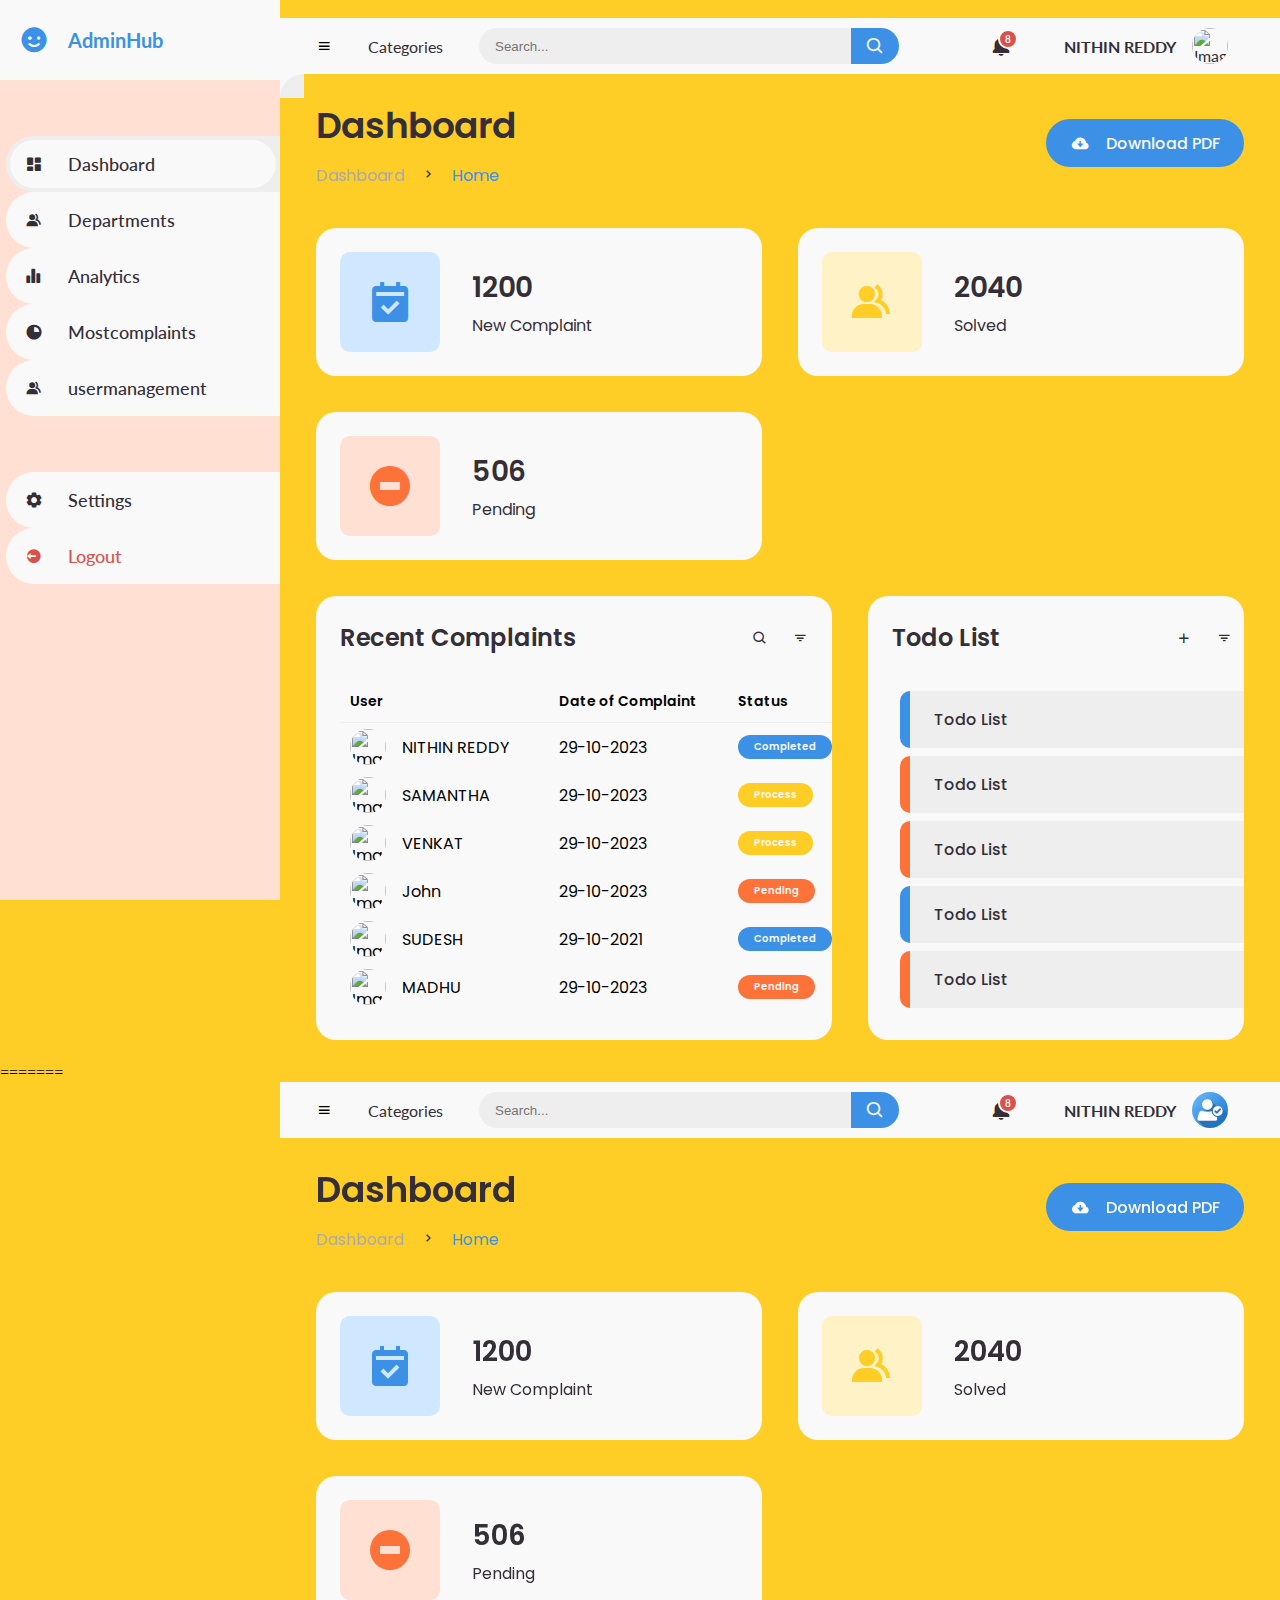
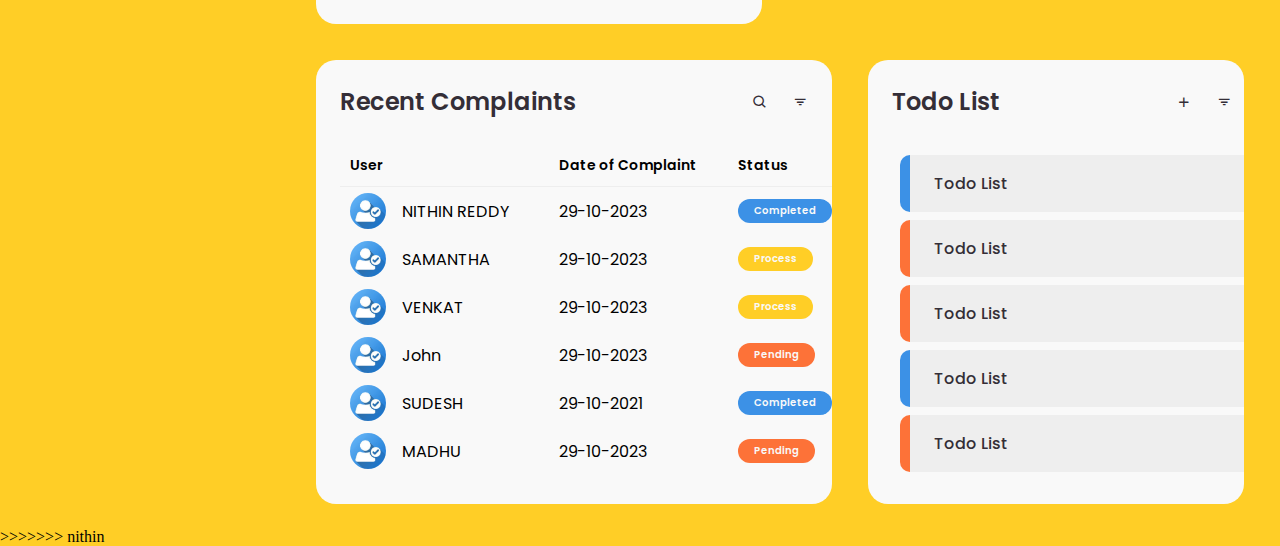
==== commit 4bd6ae19: "Merge pull request #2 from Su-desh/nithin" ====
--- a/dashboard.html
+++ b/dashboard.html
@@ -1,3 +1,256 @@
+<<<<<<< HEAD
+<!DOCTYPE html>
+<html lang="en">
+<head>
+	<meta charset="UTF-8">
+	<meta name="viewport" content="width=device-width, initial-scale=1.0">
+	<!-- Boxicons -->
+	<link href='https://unpkg.com/boxicons@2.0.9/css/boxicons.min.css' rel='stylesheet'>
+
+	<!-- My CSS -->
+	<link rel="stylesheet" href="style.css">
+
+	<title>Responsive Admin Dashboard</title>
+</head>
+<body>
+
+	<!-- SIDEBAR -->
+	<section id="sidebar">
+		<a href="#" class="logo">
+			<span class="icon"><i class='bx bxs-smile'></i></span>
+			<span class="text">AdminHub</span>
+		</a>
+		<ul class="side-menu">
+			<li class="active">
+				<a href="#">
+					<span class="icon"><i class='bx bxs-dashboard' ></i></span>
+					<span class="text">Dashboard</span>
+				</a>
+				<span class="top"></span>
+				<span class="bottom"></span>
+			</li>
+			<li>
+				<a href="#">
+					<span class="icon"><i class='bx bxs-group' ></i></span>
+					<span class="text">Departments</span>
+				</a>
+				<span class="top"></span>
+				<span class="bottom"></span>
+			</li>
+			<li>
+				<a href="#">
+					<span class="icon"><i class='bx bxs-bar-chart-alt-2' ></i></span>
+					<span class="text">Analytics</span>
+				</a>
+				<span class="top"></span>
+				<span class="bottom"></span>
+			</li>
+			<li>
+				<a href="#">
+					<span class="icon"><i class='bx bxs-comment' ></i></span>
+					<span class="text">Messages</span>
+				</a>
+				<span class="top"></span>
+				<span class="bottom"></span>
+			</li>
+			<li>
+				<a href="#">
+					<span class="icon"><i class='bx bxs-group' ></i></span>
+					<span class="text">usermanagement</span>
+				</a>
+				<span class="top"></span>
+				<span class="bottom"></span>
+			</li>
+		</ul>
+
+		<ul class="side-menu bottom">
+			<li>
+				<a href="#">
+					<span class="icon"><i class='bx bxs-cog' ></i></span>
+					<span class="text">Settings</span>
+				</a>
+			</li>
+			<li>
+				<a href="#" class="logout">
+					<span class="icon"><i class='bx bxs-log-out-circle' ></i></span>
+					<span class="text">Logout</span>
+				</a>
+			</li>
+		</ul>
+	</section>
+	<!-- SIDEBAR -->
+
+
+	<!-- CONTENT -->
+	<section id="content">
+		<nav>
+			<span class="menu-bar"><i class='bx bx-menu' ></i></span>
+			<a href="#" class="link-nav">Categories</a>
+			<form action="#">
+				<div class="form-input">
+					<input type="search" placeholder="Search...">
+					<button type="submit" class="search-icon"><i class='bx bx-search' ></i></button>
+				</div>
+			</form>
+			<a href="#" class="notification">
+				<span class="icon"><i class='bx bxs-bell' ></i></span>
+				<span class="num">8</span>
+			</a>
+			<a href="#" class="profile">
+				<span class="name">NITHIN REDDY</span>
+				<img src="img/people.png" alt="Image">
+			</a>
+			<span class="curve"></span>
+		</nav>
+
+		<main>
+			<div class="top">
+				<div class="left">
+					<h1 class="title">Dashboard</h1>
+					<ul class="breadcrumb">
+						<li>
+							<a href="#">Dashboard</a>
+						</li>
+						<li class="arrow-icon"><i class='bx bx-chevron-right'></i></li>
+						<li>
+							<a href="#" class="active">Home</a>
+						</li>
+					</ul>
+				</div>
+				<a href="#" class="btn-download">
+					<span class="icon"><i class='bx bxs-cloud-download' ></i></span>
+					<span class="text">Download PDF</span>
+				</a>
+			</div>
+			<div class="box-info">
+				<div class="box">
+					<span class="icon"><i class='bx bxs-calendar-check'></i></span>
+					<div class="text">
+						<h3>1200</h3>
+						<p>New Complaint</p>
+					</div>
+				</div>
+				<div class="box">
+					<span class="icon"><i class='bx bxs-group' ></i></span>
+					<div class="text">
+						<h3>2040</h3>
+						<p>Solved</p>
+					</div>
+				</div>
+				<div class="box">
+					<span class="icon"><i class='bx bxs-no-entry' ></i></span>
+					<div class="text">
+						<h3>506</h3>
+						<p>Pending</p>
+					</div>
+				</div>
+			</div>
+			<div class="table-data">
+				<div class="order">
+					<div class="head">
+						<h3>Recent Complaints</h3>
+						<span><i class='bx bx-search' ></i></span>
+						<span><i class='bx bx-filter' ></i></span>
+					</div>
+					<table>
+						<thead>
+							<tr>
+								<th>User</th>
+								<th>Date of Complaint</th>
+								<th>Status</th>
+							</tr>
+						</thead>
+						<tbody>
+							<tr>
+								<td>
+									<img src="img/people.png" alt="Image">
+									<span class="name">NITHIN REDDY</span>
+								</td>
+								<td>29-10-2023</td>
+								<td><span class="badge completed">Completed</span></td>
+							</tr>
+							<tr>
+								<td>
+									<img src="img/people.png" alt="Image">
+									<span class="name">SAMANTHA</span>
+								</td>
+								<td>29-10-2023</td>
+								<td><span class="badge process">Process</span></td>
+							</tr>
+							<tr>
+								<td>
+									<img src="img/people.png" alt="Image">
+									<span class="name">VENKAT</span>
+								</td>
+								<td>29-10-2023</td>
+								<td><span class="badge process">Process</span></td>
+							</tr>
+							<tr>
+								<td>
+									<img src="img/people.png" alt="Image">
+									<span class="name">John </span>
+								</td>
+								<td>29-10-2023</td>
+								<td><span class="badge pending">Pending</span></td>
+							</tr>
+							<tr>
+								<td>
+									<img src="img/people.png" alt="Image">
+									<span class="name">SUDESH</span>
+								</td>
+								<td>29-10-2021</td>
+								<td><span class="badge completed">Completed</span></td>
+							</tr>
+							<tr>
+								<td>
+									<img src="img/people.png" alt="Image">
+									<span class="name">MADHU</span>
+								</td>
+								<td>29-10-2023</td>
+								<td><span class="badge pending">Pending</span></td>
+							</tr>
+						</tbody>
+					</table>
+				</div>
+				<div class="todo">
+					<div class="head">
+						<h3>Todo List</h3>
+						<span><i class='bx bx-plus' ></i></span>
+						<span><i class='bx bx-filter' ></i></span>
+					</div>
+					<ul class="todos">
+						<li class="completed">
+							<p>Todo List</p>
+							<span class="menu"><i class='bx bx-dots-vertical-rounded'></i></span>
+						</li>
+						<li class="not-completed">
+							<p>Todo List</p>
+							<span class="menu"><i class='bx bx-dots-vertical-rounded'></i></span>
+						</li>
+						<li class="not-completed">
+							<p>Todo List</p>
+							<span class="menu"><i class='bx bx-dots-vertical-rounded'></i></span>
+						</li>
+						<li class="completed">
+							<p>Todo List</p>
+							<span class="menu"><i class='bx bx-dots-vertical-rounded'></i></span>
+						</li>
+						<li class="not-completed">
+							<p>Todo List</p>
+							<span class="menu"><i class='bx bx-dots-vertical-rounded'></i></span>
+						</li>
+					</ul>
+				</div>
+			</div>
+		</main>
+	</section>
+	<!-- CONTENT -->
+
+
+	<script src="script.js"></script>
+</body>
+</html>
+=======
 <!DOCTYPE html>
 <html lang="en">
 <head>
@@ -248,4 +501,5 @@
 
 	<script src="script.js"></script>
 </body>
-</html>+</html>
+>>>>>>> nithin
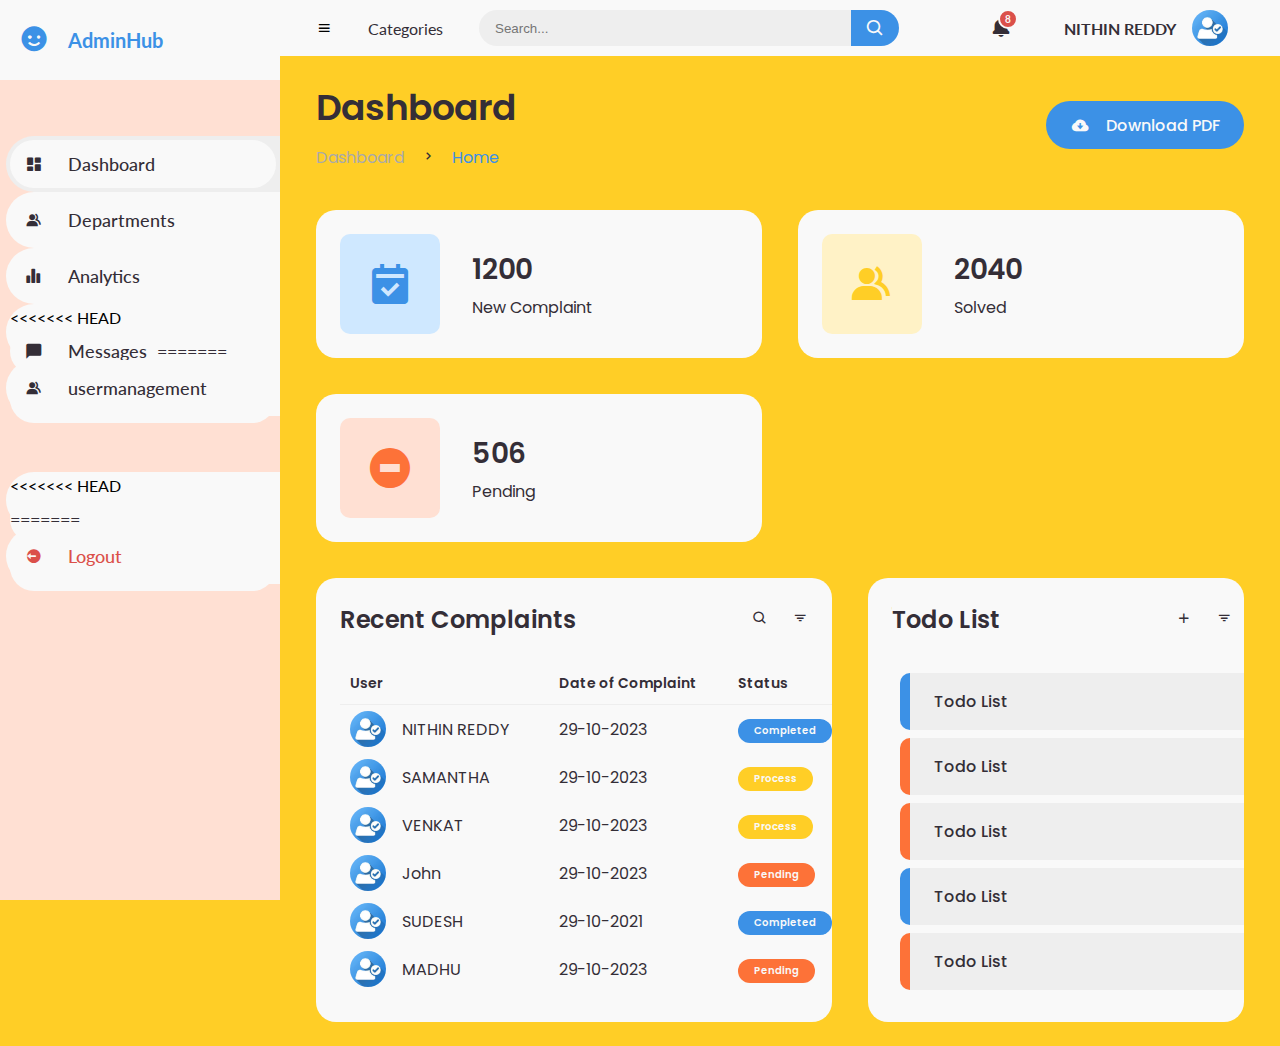
==== commit 312926ad: "up to date with nithin branch" ====
--- a/dashboard.html
+++ b/dashboard.html
@@ -1,256 +1,3 @@
-<<<<<<< HEAD
-<!DOCTYPE html>
-<html lang="en">
-<head>
-	<meta charset="UTF-8">
-	<meta name="viewport" content="width=device-width, initial-scale=1.0">
-	<!-- Boxicons -->
-	<link href='https://unpkg.com/boxicons@2.0.9/css/boxicons.min.css' rel='stylesheet'>
-
-	<!-- My CSS -->
-	<link rel="stylesheet" href="style.css">
-
-	<title>Responsive Admin Dashboard</title>
-</head>
-<body>
-
-	<!-- SIDEBAR -->
-	<section id="sidebar">
-		<a href="#" class="logo">
-			<span class="icon"><i class='bx bxs-smile'></i></span>
-			<span class="text">AdminHub</span>
-		</a>
-		<ul class="side-menu">
-			<li class="active">
-				<a href="#">
-					<span class="icon"><i class='bx bxs-dashboard' ></i></span>
-					<span class="text">Dashboard</span>
-				</a>
-				<span class="top"></span>
-				<span class="bottom"></span>
-			</li>
-			<li>
-				<a href="#">
-					<span class="icon"><i class='bx bxs-group' ></i></span>
-					<span class="text">Departments</span>
-				</a>
-				<span class="top"></span>
-				<span class="bottom"></span>
-			</li>
-			<li>
-				<a href="#">
-					<span class="icon"><i class='bx bxs-bar-chart-alt-2' ></i></span>
-					<span class="text">Analytics</span>
-				</a>
-				<span class="top"></span>
-				<span class="bottom"></span>
-			</li>
-			<li>
-				<a href="#">
-					<span class="icon"><i class='bx bxs-comment' ></i></span>
-					<span class="text">Messages</span>
-				</a>
-				<span class="top"></span>
-				<span class="bottom"></span>
-			</li>
-			<li>
-				<a href="#">
-					<span class="icon"><i class='bx bxs-group' ></i></span>
-					<span class="text">usermanagement</span>
-				</a>
-				<span class="top"></span>
-				<span class="bottom"></span>
-			</li>
-		</ul>
-
-		<ul class="side-menu bottom">
-			<li>
-				<a href="#">
-					<span class="icon"><i class='bx bxs-cog' ></i></span>
-					<span class="text">Settings</span>
-				</a>
-			</li>
-			<li>
-				<a href="#" class="logout">
-					<span class="icon"><i class='bx bxs-log-out-circle' ></i></span>
-					<span class="text">Logout</span>
-				</a>
-			</li>
-		</ul>
-	</section>
-	<!-- SIDEBAR -->
-
-
-	<!-- CONTENT -->
-	<section id="content">
-		<nav>
-			<span class="menu-bar"><i class='bx bx-menu' ></i></span>
-			<a href="#" class="link-nav">Categories</a>
-			<form action="#">
-				<div class="form-input">
-					<input type="search" placeholder="Search...">
-					<button type="submit" class="search-icon"><i class='bx bx-search' ></i></button>
-				</div>
-			</form>
-			<a href="#" class="notification">
-				<span class="icon"><i class='bx bxs-bell' ></i></span>
-				<span class="num">8</span>
-			</a>
-			<a href="#" class="profile">
-				<span class="name">NITHIN REDDY</span>
-				<img src="img/people.png" alt="Image">
-			</a>
-			<span class="curve"></span>
-		</nav>
-
-		<main>
-			<div class="top">
-				<div class="left">
-					<h1 class="title">Dashboard</h1>
-					<ul class="breadcrumb">
-						<li>
-							<a href="#">Dashboard</a>
-						</li>
-						<li class="arrow-icon"><i class='bx bx-chevron-right'></i></li>
-						<li>
-							<a href="#" class="active">Home</a>
-						</li>
-					</ul>
-				</div>
-				<a href="#" class="btn-download">
-					<span class="icon"><i class='bx bxs-cloud-download' ></i></span>
-					<span class="text">Download PDF</span>
-				</a>
-			</div>
-			<div class="box-info">
-				<div class="box">
-					<span class="icon"><i class='bx bxs-calendar-check'></i></span>
-					<div class="text">
-						<h3>1200</h3>
-						<p>New Complaint</p>
-					</div>
-				</div>
-				<div class="box">
-					<span class="icon"><i class='bx bxs-group' ></i></span>
-					<div class="text">
-						<h3>2040</h3>
-						<p>Solved</p>
-					</div>
-				</div>
-				<div class="box">
-					<span class="icon"><i class='bx bxs-no-entry' ></i></span>
-					<div class="text">
-						<h3>506</h3>
-						<p>Pending</p>
-					</div>
-				</div>
-			</div>
-			<div class="table-data">
-				<div class="order">
-					<div class="head">
-						<h3>Recent Complaints</h3>
-						<span><i class='bx bx-search' ></i></span>
-						<span><i class='bx bx-filter' ></i></span>
-					</div>
-					<table>
-						<thead>
-							<tr>
-								<th>User</th>
-								<th>Date of Complaint</th>
-								<th>Status</th>
-							</tr>
-						</thead>
-						<tbody>
-							<tr>
-								<td>
-									<img src="img/people.png" alt="Image">
-									<span class="name">NITHIN REDDY</span>
-								</td>
-								<td>29-10-2023</td>
-								<td><span class="badge completed">Completed</span></td>
-							</tr>
-							<tr>
-								<td>
-									<img src="img/people.png" alt="Image">
-									<span class="name">SAMANTHA</span>
-								</td>
-								<td>29-10-2023</td>
-								<td><span class="badge process">Process</span></td>
-							</tr>
-							<tr>
-								<td>
-									<img src="img/people.png" alt="Image">
-									<span class="name">VENKAT</span>
-								</td>
-								<td>29-10-2023</td>
-								<td><span class="badge process">Process</span></td>
-							</tr>
-							<tr>
-								<td>
-									<img src="img/people.png" alt="Image">
-									<span class="name">John </span>
-								</td>
-								<td>29-10-2023</td>
-								<td><span class="badge pending">Pending</span></td>
-							</tr>
-							<tr>
-								<td>
-									<img src="img/people.png" alt="Image">
-									<span class="name">SUDESH</span>
-								</td>
-								<td>29-10-2021</td>
-								<td><span class="badge completed">Completed</span></td>
-							</tr>
-							<tr>
-								<td>
-									<img src="img/people.png" alt="Image">
-									<span class="name">MADHU</span>
-								</td>
-								<td>29-10-2023</td>
-								<td><span class="badge pending">Pending</span></td>
-							</tr>
-						</tbody>
-					</table>
-				</div>
-				<div class="todo">
-					<div class="head">
-						<h3>Todo List</h3>
-						<span><i class='bx bx-plus' ></i></span>
-						<span><i class='bx bx-filter' ></i></span>
-					</div>
-					<ul class="todos">
-						<li class="completed">
-							<p>Todo List</p>
-							<span class="menu"><i class='bx bx-dots-vertical-rounded'></i></span>
-						</li>
-						<li class="not-completed">
-							<p>Todo List</p>
-							<span class="menu"><i class='bx bx-dots-vertical-rounded'></i></span>
-						</li>
-						<li class="not-completed">
-							<p>Todo List</p>
-							<span class="menu"><i class='bx bx-dots-vertical-rounded'></i></span>
-						</li>
-						<li class="completed">
-							<p>Todo List</p>
-							<span class="menu"><i class='bx bx-dots-vertical-rounded'></i></span>
-						</li>
-						<li class="not-completed">
-							<p>Todo List</p>
-							<span class="menu"><i class='bx bx-dots-vertical-rounded'></i></span>
-						</li>
-					</ul>
-				</div>
-			</div>
-		</main>
-	</section>
-	<!-- CONTENT -->
-
-
-	<script src="script.js"></script>
-</body>
-</html>
-=======
 <!DOCTYPE html>
 <html lang="en">
 <head>
@@ -298,9 +45,15 @@
 				<span class="bottom"></span>-->
 			</li>
 			<li>
+<<<<<<< HEAD
+				<a href="#">
+					<span class="icon"><i class='bx bxs-comment' ></i></span>
+					<span class="text">Messages</span>
+=======
 				<a href="most.html">
 					<span class="icon"><i class='bx bxs-pie-chart' ></i></span>
 					<span class="text">Mostcomplaints</span>
+>>>>>>> nithin
 				</a>
 				<!--<span class="top"></span>
 				<span class="bottom"></span>-->
@@ -317,7 +70,11 @@
 
 		<ul class="side-menu bottom">
 			<li>
+<<<<<<< HEAD
+				<a href="#">
+=======
 				<a href="settings.html">
+>>>>>>> nithin
 					<span class="icon"><i class='bx bxs-cog' ></i></span>
 					<span class="text">Settings</span>
 				</a>
@@ -501,5 +258,4 @@
 
 	<script src="script.js"></script>
 </body>
-</html>
->>>>>>> nithin
+</html>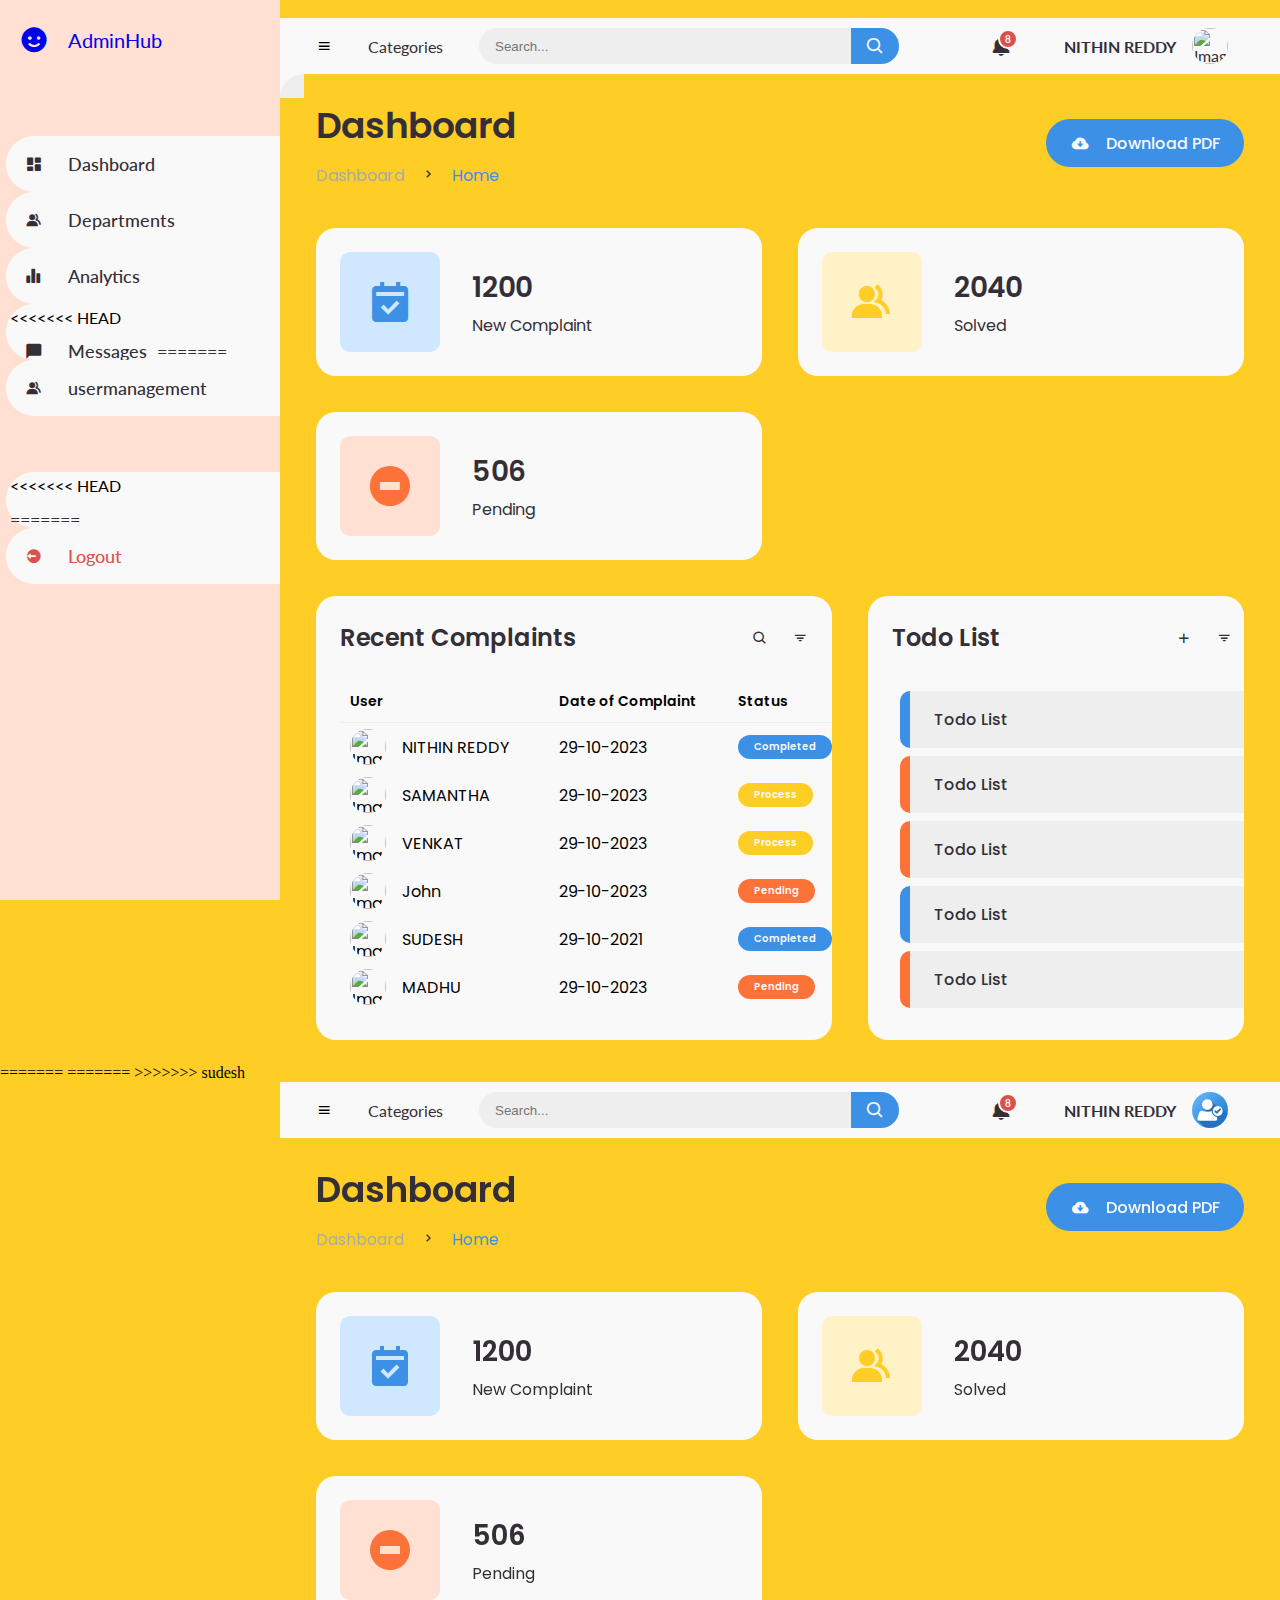
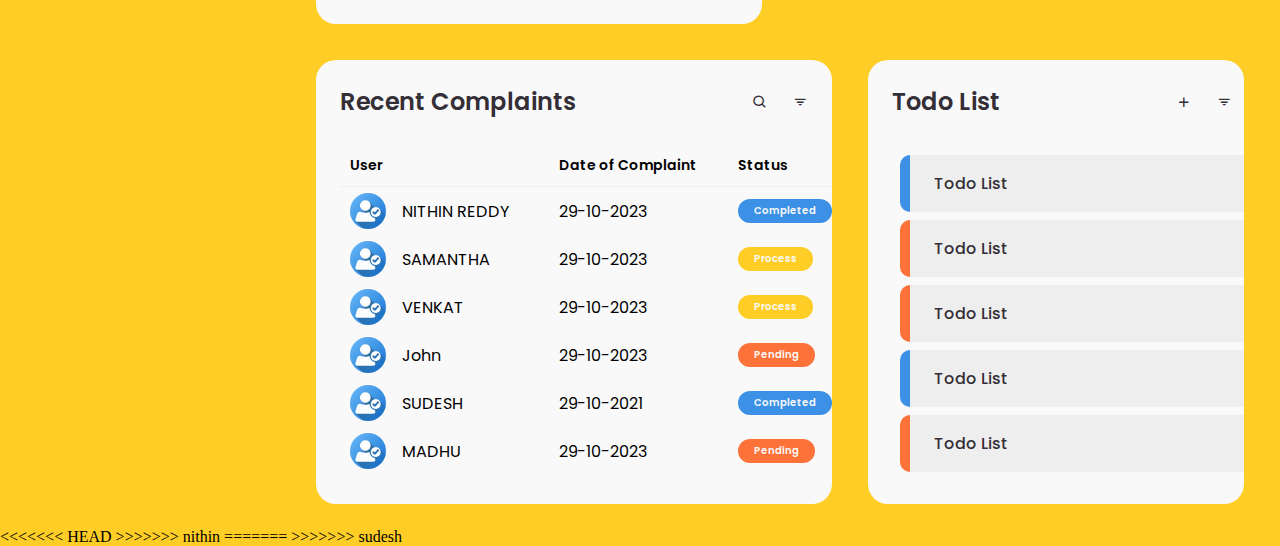
==== commit f990c806: "new commit sudesh" ====
--- a/dashboard.html
+++ b/dashboard.html
@@ -1,3 +1,259 @@
+<<<<<<< HEAD
+<<<<<<< HEAD
+<!DOCTYPE html>
+<html lang="en">
+<head>
+	<meta charset="UTF-8">
+	<meta name="viewport" content="width=device-width, initial-scale=1.0">
+	<!-- Boxicons -->
+	<link href='https://unpkg.com/boxicons@2.0.9/css/boxicons.min.css' rel='stylesheet'>
+
+	<!-- My CSS -->
+	<link rel="stylesheet" href="style.css">
+
+	<title>Responsive Admin Dashboard</title>
+</head>
+<body>
+
+	<!-- SIDEBAR -->
+	<section id="sidebar">
+		<a href="#" class="logo">
+			<span class="icon"><i class='bx bxs-smile'></i></span>
+			<span class="text">AdminHub</span>
+		</a>
+		<ul class="side-menu">
+			<li class="active">
+				<a href="#">
+					<span class="icon"><i class='bx bxs-dashboard' ></i></span>
+					<span class="text">Dashboard</span>
+				</a>
+				<span class="top"></span>
+				<span class="bottom"></span>
+			</li>
+			<li>
+				<a href="#">
+					<span class="icon"><i class='bx bxs-group' ></i></span>
+					<span class="text">Departments</span>
+				</a>
+				<span class="top"></span>
+				<span class="bottom"></span>
+			</li>
+			<li>
+				<a href="#">
+					<span class="icon"><i class='bx bxs-bar-chart-alt-2' ></i></span>
+					<span class="text">Analytics</span>
+				</a>
+				<span class="top"></span>
+				<span class="bottom"></span>
+			</li>
+			<li>
+				<a href="#">
+					<span class="icon"><i class='bx bxs-comment' ></i></span>
+					<span class="text">Messages</span>
+				</a>
+				<span class="top"></span>
+				<span class="bottom"></span>
+			</li>
+			<li>
+				<a href="#">
+					<span class="icon"><i class='bx bxs-group' ></i></span>
+					<span class="text">usermanagement</span>
+				</a>
+				<span class="top"></span>
+				<span class="bottom"></span>
+			</li>
+		</ul>
+
+		<ul class="side-menu bottom">
+			<li>
+				<a href="#">
+					<span class="icon"><i class='bx bxs-cog' ></i></span>
+					<span class="text">Settings</span>
+				</a>
+			</li>
+			<li>
+				<a href="#" class="logout">
+					<span class="icon"><i class='bx bxs-log-out-circle' ></i></span>
+					<span class="text">Logout</span>
+				</a>
+			</li>
+		</ul>
+	</section>
+	<!-- SIDEBAR -->
+
+
+	<!-- CONTENT -->
+	<section id="content">
+		<nav>
+			<span class="menu-bar"><i class='bx bx-menu' ></i></span>
+			<a href="#" class="link-nav">Categories</a>
+			<form action="#">
+				<div class="form-input">
+					<input type="search" placeholder="Search...">
+					<button type="submit" class="search-icon"><i class='bx bx-search' ></i></button>
+				</div>
+			</form>
+			<a href="#" class="notification">
+				<span class="icon"><i class='bx bxs-bell' ></i></span>
+				<span class="num">8</span>
+			</a>
+			<a href="#" class="profile">
+				<span class="name">NITHIN REDDY</span>
+				<img src="img/people.png" alt="Image">
+			</a>
+			<span class="curve"></span>
+		</nav>
+
+		<main>
+			<div class="top">
+				<div class="left">
+					<h1 class="title">Dashboard</h1>
+					<ul class="breadcrumb">
+						<li>
+							<a href="#">Dashboard</a>
+						</li>
+						<li class="arrow-icon"><i class='bx bx-chevron-right'></i></li>
+						<li>
+							<a href="#" class="active">Home</a>
+						</li>
+					</ul>
+				</div>
+				<a href="#" class="btn-download">
+					<span class="icon"><i class='bx bxs-cloud-download' ></i></span>
+					<span class="text">Download PDF</span>
+				</a>
+			</div>
+			<div class="box-info">
+				<div class="box">
+					<span class="icon"><i class='bx bxs-calendar-check'></i></span>
+					<div class="text">
+						<h3>1200</h3>
+						<p>New Complaint</p>
+					</div>
+				</div>
+				<div class="box">
+					<span class="icon"><i class='bx bxs-group' ></i></span>
+					<div class="text">
+						<h3>2040</h3>
+						<p>Solved</p>
+					</div>
+				</div>
+				<div class="box">
+					<span class="icon"><i class='bx bxs-no-entry' ></i></span>
+					<div class="text">
+						<h3>506</h3>
+						<p>Pending</p>
+					</div>
+				</div>
+			</div>
+			<div class="table-data">
+				<div class="order">
+					<div class="head">
+						<h3>Recent Complaints</h3>
+						<span><i class='bx bx-search' ></i></span>
+						<span><i class='bx bx-filter' ></i></span>
+					</div>
+					<table>
+						<thead>
+							<tr>
+								<th>User</th>
+								<th>Date of Complaint</th>
+								<th>Status</th>
+							</tr>
+						</thead>
+						<tbody>
+							<tr>
+								<td>
+									<img src="img/people.png" alt="Image">
+									<span class="name">NITHIN REDDY</span>
+								</td>
+								<td>29-10-2023</td>
+								<td><span class="badge completed">Completed</span></td>
+							</tr>
+							<tr>
+								<td>
+									<img src="img/people.png" alt="Image">
+									<span class="name">SAMANTHA</span>
+								</td>
+								<td>29-10-2023</td>
+								<td><span class="badge process">Process</span></td>
+							</tr>
+							<tr>
+								<td>
+									<img src="img/people.png" alt="Image">
+									<span class="name">VENKAT</span>
+								</td>
+								<td>29-10-2023</td>
+								<td><span class="badge process">Process</span></td>
+							</tr>
+							<tr>
+								<td>
+									<img src="img/people.png" alt="Image">
+									<span class="name">John </span>
+								</td>
+								<td>29-10-2023</td>
+								<td><span class="badge pending">Pending</span></td>
+							</tr>
+							<tr>
+								<td>
+									<img src="img/people.png" alt="Image">
+									<span class="name">SUDESH</span>
+								</td>
+								<td>29-10-2021</td>
+								<td><span class="badge completed">Completed</span></td>
+							</tr>
+							<tr>
+								<td>
+									<img src="img/people.png" alt="Image">
+									<span class="name">MADHU</span>
+								</td>
+								<td>29-10-2023</td>
+								<td><span class="badge pending">Pending</span></td>
+							</tr>
+						</tbody>
+					</table>
+				</div>
+				<div class="todo">
+					<div class="head">
+						<h3>Todo List</h3>
+						<span><i class='bx bx-plus' ></i></span>
+						<span><i class='bx bx-filter' ></i></span>
+					</div>
+					<ul class="todos">
+						<li class="completed">
+							<p>Todo List</p>
+							<span class="menu"><i class='bx bx-dots-vertical-rounded'></i></span>
+						</li>
+						<li class="not-completed">
+							<p>Todo List</p>
+							<span class="menu"><i class='bx bx-dots-vertical-rounded'></i></span>
+						</li>
+						<li class="not-completed">
+							<p>Todo List</p>
+							<span class="menu"><i class='bx bx-dots-vertical-rounded'></i></span>
+						</li>
+						<li class="completed">
+							<p>Todo List</p>
+							<span class="menu"><i class='bx bx-dots-vertical-rounded'></i></span>
+						</li>
+						<li class="not-completed">
+							<p>Todo List</p>
+							<span class="menu"><i class='bx bx-dots-vertical-rounded'></i></span>
+						</li>
+					</ul>
+				</div>
+			</div>
+		</main>
+	</section>
+	<!-- CONTENT -->
+
+
+	<script src="script.js"></script>
+</body>
+</html>
+=======
+=======
+>>>>>>> sudesh
 <!DOCTYPE html>
 <html lang="en">
 <head>
@@ -258,4 +514,9 @@
 
 	<script src="script.js"></script>
 </body>
-</html>+<<<<<<< HEAD
+</html>
+>>>>>>> nithin
+=======
+</html>
+>>>>>>> sudesh
--- a/style.css
+++ b/style.css
@@ -60,12 +60,28 @@
 }
 #sidebar .logo {
 	font-size: 20px;
+<<<<<<< HEAD
+<<<<<<< HEAD
 	color: var(--blue);
+=======
+	color: var(--red);
+>>>>>>> nithin
+=======
+	color: var(--red);
+>>>>>>> sudesh
 	font-weight: 700;
 	text-align: center;
 	width: 100%;
 	height: calc(56px + 24px);
-	background: var(--light);
+<<<<<<< HEAD
+<<<<<<< HEAD
+	background: var(--light);
+=======
+	background:#f5d6c9;
+>>>>>>> nithin
+=======
+	background:#f5d6c9;
+>>>>>>> sudesh
 	line-height: 56px;
 	display: flex;
 	align-items: center;
@@ -94,7 +110,15 @@
 	background: var(--light);
 }
 #sidebar .side-menu li.active {
-	background: var(--grey);
+<<<<<<< HEAD
+<<<<<<< HEAD
+	background: var(--grey);
+=======
+	background: var(--yellow);
+>>>>>>> nithin
+=======
+	background: var(--yellow);
+>>>>>>> sudesh
 }
 #sidebar .side-menu li a {
 	white-space: nowrap;
@@ -102,7 +126,15 @@
 	width: 100%;
 	display: flex;
 	grid-gap: calc(4px + 6px);
-	background: var(--light);
+<<<<<<< HEAD
+<<<<<<< HEAD
+	background: var(--light);
+=======
+	background: #f5d6c9;
+>>>>>>> nithin
+=======
+	background: #f5d6c9;
+>>>>>>> sudesh
 	border-radius: 36px;
 	align-items: center;
 	color: var(--dark);
--- a/style.css
+++ b/style.css
@@ -60,12 +60,28 @@
 }
 #sidebar .logo {
 	font-size: 20px;
+<<<<<<< HEAD
+<<<<<<< HEAD
 	color: var(--blue);
+=======
+	color: var(--red);
+>>>>>>> nithin
+=======
+	color: var(--red);
+>>>>>>> sudesh
 	font-weight: 700;
 	text-align: center;
 	width: 100%;
 	height: calc(56px + 24px);
-	background: var(--light);
+<<<<<<< HEAD
+<<<<<<< HEAD
+	background: var(--light);
+=======
+	background:#f5d6c9;
+>>>>>>> nithin
+=======
+	background:#f5d6c9;
+>>>>>>> sudesh
 	line-height: 56px;
 	display: flex;
 	align-items: center;
@@ -94,7 +110,15 @@
 	background: var(--light);
 }
 #sidebar .side-menu li.active {
-	background: var(--grey);
+<<<<<<< HEAD
+<<<<<<< HEAD
+	background: var(--grey);
+=======
+	background: var(--yellow);
+>>>>>>> nithin
+=======
+	background: var(--yellow);
+>>>>>>> sudesh
 }
 #sidebar .side-menu li a {
 	white-space: nowrap;
@@ -102,7 +126,15 @@
 	width: 100%;
 	display: flex;
 	grid-gap: calc(4px + 6px);
-	background: var(--light);
+<<<<<<< HEAD
+<<<<<<< HEAD
+	background: var(--light);
+=======
+	background: #f5d6c9;
+>>>>>>> nithin
+=======
+	background: #f5d6c9;
+>>>>>>> sudesh
 	border-radius: 36px;
 	align-items: center;
 	color: var(--dark);
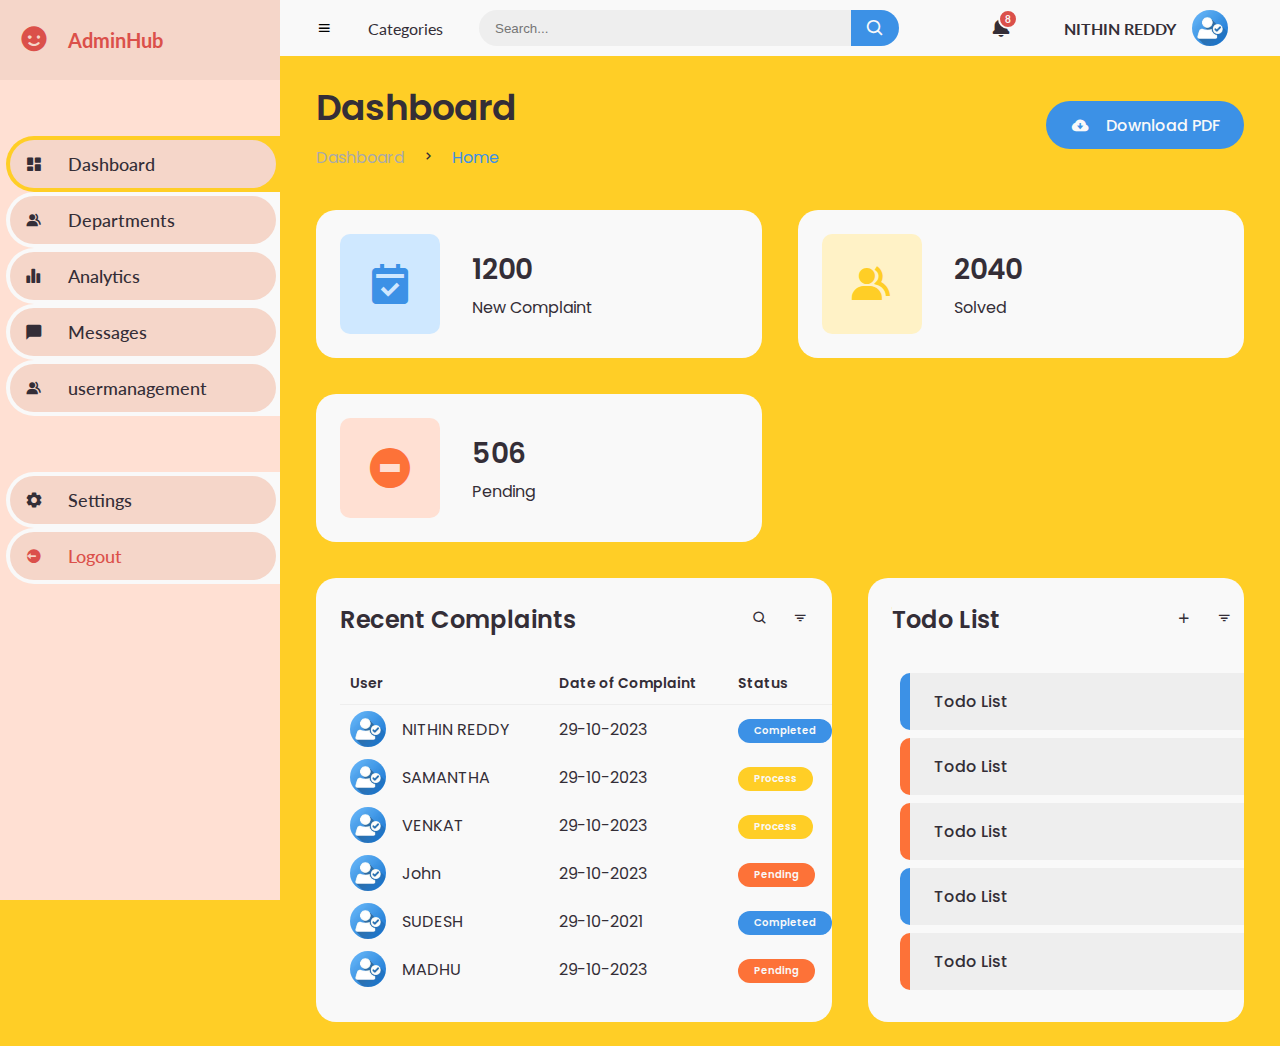
==== commit 3425ac5f: "accept current files" ====
--- a/dashboard.html
+++ b/dashboard.html
@@ -1,7 +1,6 @@
-<<<<<<< HEAD
-<<<<<<< HEAD
 <!DOCTYPE html>
 <html lang="en">
+
 <head>
 	<meta charset="UTF-8">
 	<meta name="viewport" content="width=device-width, initial-scale=1.0">
@@ -13,6 +12,7 @@
 
 	<title>Responsive Admin Dashboard</title>
 </head>
+
 <body>
 
 	<!-- SIDEBAR -->
@@ -23,57 +23,57 @@
 		</a>
 		<ul class="side-menu">
 			<li class="active">
+				<a href="dashboard.html">
+					<span class="icon"><i class='bx bxs-dashboard'></i></span>
+					<span class="text">Dashboard</span>
+				</a>
+				<!--<span class="top"></span>
+				<span class="bottom"></span>-->
+			</li>
+			<li>
+				<a href="manage.html">
+					<span class="icon"><i class='bx bxs-group'></i></span>
+					<span class="text">Departments</span>
+				</a>
+				<!--<span class="top"></span>
+				<span class="bottom"></span>-->
+			</li>
+			<li>
+				<a href="analytics.html">
+					<span class="icon"><i class='bx bxs-bar-chart-alt-2'></i></span>
+					<span class="text">Analytics</span>
+				</a>
+				<!--<span class="top"></span>
+				<span class="bottom"></span>-->
+			</li>
+			<li>
 				<a href="#">
-					<span class="icon"><i class='bx bxs-dashboard' ></i></span>
-					<span class="text">Dashboard</span>
-				</a>
-				<span class="top"></span>
-				<span class="bottom"></span>
-			</li>
+					<span class="icon"><i class='bx bxs-comment'></i></span>
+					<span class="text">Messages</span>
+				</a>
+				<!--<span class="top"></span>
+				<span class="bottom"></span>-->
+			</li>
+			<li>
+				<a href="sm.html">
+					<span class="icon"><i class='bx bxs-group'></i></span>
+					<span class="text">usermanagement</span>
+				</a>
+				<!--<span class="top"></span>
+				<span class="bottom"></span>-->
+			</li>
+		</ul>
+
+		<ul class="side-menu bottom">
 			<li>
 				<a href="#">
-					<span class="icon"><i class='bx bxs-group' ></i></span>
-					<span class="text">Departments</span>
-				</a>
-				<span class="top"></span>
-				<span class="bottom"></span>
-			</li>
-			<li>
-				<a href="#">
-					<span class="icon"><i class='bx bxs-bar-chart-alt-2' ></i></span>
-					<span class="text">Analytics</span>
-				</a>
-				<span class="top"></span>
-				<span class="bottom"></span>
-			</li>
-			<li>
-				<a href="#">
-					<span class="icon"><i class='bx bxs-comment' ></i></span>
-					<span class="text">Messages</span>
-				</a>
-				<span class="top"></span>
-				<span class="bottom"></span>
-			</li>
-			<li>
-				<a href="#">
-					<span class="icon"><i class='bx bxs-group' ></i></span>
-					<span class="text">usermanagement</span>
-				</a>
-				<span class="top"></span>
-				<span class="bottom"></span>
-			</li>
-		</ul>
-
-		<ul class="side-menu bottom">
-			<li>
-				<a href="#">
-					<span class="icon"><i class='bx bxs-cog' ></i></span>
+					<span class="icon"><i class='bx bxs-cog'></i></span>
 					<span class="text">Settings</span>
 				</a>
 			</li>
 			<li>
-				<a href="#" class="logout">
-					<span class="icon"><i class='bx bxs-log-out-circle' ></i></span>
+				<a href="login.html" class="logout">
+					<span class="icon"><i class='bx bxs-log-out-circle'></i></span>
 					<span class="text">Logout</span>
 				</a>
 			</li>
@@ -85,23 +85,23 @@
 	<!-- CONTENT -->
 	<section id="content">
 		<nav>
-			<span class="menu-bar"><i class='bx bx-menu' ></i></span>
+			<span class="menu-bar"><i class='bx bx-menu'></i></span>
 			<a href="#" class="link-nav">Categories</a>
 			<form action="#">
 				<div class="form-input">
 					<input type="search" placeholder="Search...">
-					<button type="submit" class="search-icon"><i class='bx bx-search' ></i></button>
+					<button type="submit" class="search-icon"><i class='bx bx-search'></i></button>
 				</div>
 			</form>
 			<a href="#" class="notification">
-				<span class="icon"><i class='bx bxs-bell' ></i></span>
+				<span class="icon"><i class='bx bxs-bell'></i></span>
 				<span class="num">8</span>
 			</a>
 			<a href="#" class="profile">
 				<span class="name">NITHIN REDDY</span>
-				<img src="img/people.png" alt="Image">
+				<img src="images/people.jpeg" alt="Image">
 			</a>
-			<span class="curve"></span>
+
 		</nav>
 
 		<main>
@@ -119,7 +119,7 @@
 					</ul>
 				</div>
 				<a href="#" class="btn-download">
-					<span class="icon"><i class='bx bxs-cloud-download' ></i></span>
+					<span class="icon"><i class='bx bxs-cloud-download'></i></span>
 					<span class="text">Download PDF</span>
 				</a>
 			</div>
@@ -132,14 +132,14 @@
 					</div>
 				</div>
 				<div class="box">
-					<span class="icon"><i class='bx bxs-group' ></i></span>
+					<span class="icon"><i class='bx bxs-group'></i></span>
 					<div class="text">
 						<h3>2040</h3>
 						<p>Solved</p>
 					</div>
 				</div>
 				<div class="box">
-					<span class="icon"><i class='bx bxs-no-entry' ></i></span>
+					<span class="icon"><i class='bx bxs-no-entry'></i></span>
 					<div class="text">
 						<h3>506</h3>
 						<p>Pending</p>
@@ -150,8 +150,8 @@
 				<div class="order">
 					<div class="head">
 						<h3>Recent Complaints</h3>
-						<span><i class='bx bx-search' ></i></span>
-						<span><i class='bx bx-filter' ></i></span>
+						<span><i class='bx bx-search'></i></span>
+						<span><i class='bx bx-filter'></i></span>
 					</div>
 					<table>
 						<thead>
@@ -164,7 +164,7 @@
 						<tbody>
 							<tr>
 								<td>
-									<img src="img/people.png" alt="Image">
+									<img src="images/people.jpeg" alt="Image">
 									<span class="name">NITHIN REDDY</span>
 								</td>
 								<td>29-10-2023</td>
@@ -172,7 +172,7 @@
 							</tr>
 							<tr>
 								<td>
-									<img src="img/people.png" alt="Image">
+									<img src="images/people.jpeg" alt="Image">
 									<span class="name">SAMANTHA</span>
 								</td>
 								<td>29-10-2023</td>
@@ -180,7 +180,7 @@
 							</tr>
 							<tr>
 								<td>
-									<img src="img/people.png" alt="Image">
+									<img src="images/people.jpeg" alt="Image">
 									<span class="name">VENKAT</span>
 								</td>
 								<td>29-10-2023</td>
@@ -188,7 +188,7 @@
 							</tr>
 							<tr>
 								<td>
-									<img src="img/people.png" alt="Image">
+									<img src="images/people.jpeg" alt="Image">
 									<span class="name">John </span>
 								</td>
 								<td>29-10-2023</td>
@@ -196,7 +196,7 @@
 							</tr>
 							<tr>
 								<td>
-									<img src="img/people.png" alt="Image">
+									<img src="images/people.jpeg" alt="Image">
 									<span class="name">SUDESH</span>
 								</td>
 								<td>29-10-2021</td>
@@ -204,7 +204,7 @@
 							</tr>
 							<tr>
 								<td>
-									<img src="img/people.png" alt="Image">
+									<img src="images/people.jpeg" alt="Image">
 									<span class="name">MADHU</span>
 								</td>
 								<td>29-10-2023</td>
@@ -216,8 +216,8 @@
 				<div class="todo">
 					<div class="head">
 						<h3>Todo List</h3>
-						<span><i class='bx bx-plus' ></i></span>
-						<span><i class='bx bx-filter' ></i></span>
+						<span><i class='bx bx-plus'></i></span>
+						<span><i class='bx bx-filter'></i></span>
 					</div>
 					<ul class="todos">
 						<li class="completed">
@@ -245,278 +245,8 @@
 			</div>
 		</main>
 	</section>
-	<!-- CONTENT -->
-
 
 	<script src="script.js"></script>
 </body>
-</html>
-=======
-=======
->>>>>>> sudesh
-<!DOCTYPE html>
-<html lang="en">
-<head>
-	<meta charset="UTF-8">
-	<meta name="viewport" content="width=device-width, initial-scale=1.0">
-	<!-- Boxicons -->
-	<link href='https://unpkg.com/boxicons@2.0.9/css/boxicons.min.css' rel='stylesheet'>
-
-	<!-- My CSS -->
-	<link rel="stylesheet" href="style.css">
-
-	<title>Responsive Admin Dashboard</title>
-</head>
-<body>
-
-	<!-- SIDEBAR -->
-	<section id="sidebar">
-		<a href="#" class="logo">
-			<span class="icon"><i class='bx bxs-smile'></i></span>
-			<span class="text">AdminHub</span>
-		</a>
-		<ul class="side-menu">
-			<li class="active">
-				<a href="dashboard.html">
-					<span class="icon"><i class='bx bxs-dashboard' ></i></span>
-					<span class="text">Dashboard</span>
-				</a>
-				<!--<span class="top"></span>
-				<span class="bottom"></span>-->
-			</li>
-			<li>
-				<a href="manage.html">
-					<span class="icon"><i class='bx bxs-group' ></i></span>
-					<span class="text">Departments</span>
-				</a>
-				<!--<span class="top"></span>
-				<span class="bottom"></span>-->
-			</li>
-			<li>
-				<a href="analytics.html">
-					<span class="icon"><i class='bx bxs-bar-chart-alt-2' ></i></span>
-					<span class="text">Analytics</span>
-				</a>
-				<!--<span class="top"></span>
-				<span class="bottom"></span>-->
-			</li>
-			<li>
-<<<<<<< HEAD
-				<a href="#">
-					<span class="icon"><i class='bx bxs-comment' ></i></span>
-					<span class="text">Messages</span>
-=======
-				<a href="most.html">
-					<span class="icon"><i class='bx bxs-pie-chart' ></i></span>
-					<span class="text">Mostcomplaints</span>
->>>>>>> nithin
-				</a>
-				<!--<span class="top"></span>
-				<span class="bottom"></span>-->
-			</li>
-			<li>
-				<a href="sm.html">
-					<span class="icon"><i class='bx bxs-group' ></i></span>
-					<span class="text">usermanagement</span>
-				</a>
-				<!--<span class="top"></span>
-				<span class="bottom"></span>-->
-			</li>
-		</ul>
-
-		<ul class="side-menu bottom">
-			<li>
-<<<<<<< HEAD
-				<a href="#">
-=======
-				<a href="settings.html">
->>>>>>> nithin
-					<span class="icon"><i class='bx bxs-cog' ></i></span>
-					<span class="text">Settings</span>
-				</a>
-			</li>
-			<li>
-				<a href="login.html" class="logout">
-					<span class="icon"><i class='bx bxs-log-out-circle' ></i></span>
-					<span class="text">Logout</span>
-				</a>
-			</li>
-		</ul>
-	</section>
-	<!-- SIDEBAR -->
-
-
-	<!-- CONTENT -->
-	<section id="content">
-		<nav>
-			<span class="menu-bar"><i class='bx bx-menu' ></i></span>
-			<a href="#" class="link-nav">Categories</a>
-			<form action="#">
-				<div class="form-input">
-					<input type="search" placeholder="Search...">
-					<button type="submit" class="search-icon"><i class='bx bx-search' ></i></button>
-				</div>
-			</form>
-			<a href="#" class="notification">
-				<span class="icon"><i class='bx bxs-bell' ></i></span>
-				<span class="num">8</span>
-			</a>
-			<a href="#" class="profile">
-				<span class="name">NITHIN REDDY</span>
-				<img src="images/people.jpeg" alt="Image">
-			</a>
-			
-		</nav>
-
-		<main>
-			<div class="top">
-				<div class="left">
-					<h1 class="title">Dashboard</h1>
-					<ul class="breadcrumb">
-						<li>
-							<a href="#">Dashboard</a>
-						</li>
-						<li class="arrow-icon"><i class='bx bx-chevron-right'></i></li>
-						<li>
-							<a href="#" class="active">Home</a>
-						</li>
-					</ul>
-				</div>
-				<a href="#" class="btn-download">
-					<span class="icon"><i class='bx bxs-cloud-download' ></i></span>
-					<span class="text">Download PDF</span>
-				</a>
-			</div>
-			<div class="box-info">
-				<div class="box">
-					<span class="icon"><i class='bx bxs-calendar-check'></i></span>
-					<div class="text">
-						<h3>1200</h3>
-						<p>New Complaint</p>
-					</div>
-				</div>
-				<div class="box">
-					<span class="icon"><i class='bx bxs-group' ></i></span>
-					<div class="text">
-						<h3>2040</h3>
-						<p>Solved</p>
-					</div>
-				</div>
-				<div class="box">
-					<span class="icon"><i class='bx bxs-no-entry' ></i></span>
-					<div class="text">
-						<h3>506</h3>
-						<p>Pending</p>
-					</div>
-				</div>
-			</div>
-			<div class="table-data">
-				<div class="order">
-					<div class="head">
-						<h3>Recent Complaints</h3>
-						<span><i class='bx bx-search' ></i></span>
-						<span><i class='bx bx-filter' ></i></span>
-					</div>
-					<table>
-						<thead>
-							<tr>
-								<th>User</th>
-								<th>Date of Complaint</th>
-								<th>Status</th>
-							</tr>
-						</thead>
-						<tbody>
-							<tr>
-								<td>
-									<img src="images/people.jpeg" alt="Image">
-									<span class="name">NITHIN REDDY</span>
-								</td>
-								<td>29-10-2023</td>
-								<td><span class="badge completed">Completed</span></td>
-							</tr>
-							<tr>
-								<td>
-									<img src="images/people.jpeg" alt="Image">
-									<span class="name">SAMANTHA</span>
-								</td>
-								<td>29-10-2023</td>
-								<td><span class="badge process">Process</span></td>
-							</tr>
-							<tr>
-								<td>
-									<img src="images/people.jpeg" alt="Image">
-									<span class="name">VENKAT</span>
-								</td>
-								<td>29-10-2023</td>
-								<td><span class="badge process">Process</span></td>
-							</tr>
-							<tr>
-								<td>
-									<img src="images/people.jpeg" alt="Image">
-									<span class="name">John </span>
-								</td>
-								<td>29-10-2023</td>
-								<td><span class="badge pending">Pending</span></td>
-							</tr>
-							<tr>
-								<td>
-									<img src="images/people.jpeg" alt="Image">
-									<span class="name">SUDESH</span>
-								</td>
-								<td>29-10-2021</td>
-								<td><span class="badge completed">Completed</span></td>
-							</tr>
-							<tr>
-								<td>
-									<img src="images/people.jpeg" alt="Image">
-									<span class="name">MADHU</span>
-								</td>
-								<td>29-10-2023</td>
-								<td><span class="badge pending">Pending</span></td>
-							</tr>
-						</tbody>
-					</table>
-				</div>
-				<div class="todo">
-					<div class="head">
-						<h3>Todo List</h3>
-						<span><i class='bx bx-plus' ></i></span>
-						<span><i class='bx bx-filter' ></i></span>
-					</div>
-					<ul class="todos">
-						<li class="completed">
-							<p>Todo List</p>
-							<span class="menu"><i class='bx bx-dots-vertical-rounded'></i></span>
-						</li>
-						<li class="not-completed">
-							<p>Todo List</p>
-							<span class="menu"><i class='bx bx-dots-vertical-rounded'></i></span>
-						</li>
-						<li class="not-completed">
-							<p>Todo List</p>
-							<span class="menu"><i class='bx bx-dots-vertical-rounded'></i></span>
-						</li>
-						<li class="completed">
-							<p>Todo List</p>
-							<span class="menu"><i class='bx bx-dots-vertical-rounded'></i></span>
-						</li>
-						<li class="not-completed">
-							<p>Todo List</p>
-							<span class="menu"><i class='bx bx-dots-vertical-rounded'></i></span>
-						</li>
-					</ul>
-				</div>
-			</div>
-		</main>
-	</section>
-	<!-- CONTENT -->
-
-
-	<script src="script.js"></script>
-</body>
-<<<<<<< HEAD
-</html>
->>>>>>> nithin
-=======
-</html>
->>>>>>> sudesh
+
+</html>--- a/style.css
+++ b/style.css
@@ -52,36 +52,35 @@
 	z-index: 1000;
 	transition: .3s ease;
 }
+
 #sidebar.hide {
 	max-width: calc((56px - 8px) + ((4px + 6px) * 2));
 }
+
 #sidebar::--webkit-scrollbar {
 	display: none;
 }
+
 #sidebar .logo {
 	font-size: 20px;
-<<<<<<< HEAD
-<<<<<<< HEAD
+
 	color: var(--blue);
-=======
+
 	color: var(--red);
->>>>>>> nithin
-=======
+
 	color: var(--red);
->>>>>>> sudesh
+
 	font-weight: 700;
 	text-align: center;
 	width: 100%;
 	height: calc(56px + 24px);
-<<<<<<< HEAD
-<<<<<<< HEAD
-	background: var(--light);
-=======
-	background:#f5d6c9;
->>>>>>> nithin
-=======
-	background:#f5d6c9;
->>>>>>> sudesh
+
+	background: var(--light);
+
+	background: #f5d6c9;
+
+	background: #f5d6c9;
+
 	line-height: 56px;
 	display: flex;
 	align-items: center;
@@ -91,16 +90,20 @@
 	z-index: 999;
 	white-space: nowrap;
 }
+
 #sidebar.hide .logo {
 	justify-content: flex-start;
 }
+
 #sidebar .logo .icon {
 	font-size: 30px;
 	min-width: calc((56px - 8px) + ((4px + 6px) * 2));
 }
+
 #sidebar .side-menu {
 	margin-top: 56px;
 }
+
 #sidebar .side-menu li {
 	margin-left: 6px;
 	height: 56px;
@@ -109,32 +112,23 @@
 	position: relative;
 	background: var(--light);
 }
+
 #sidebar .side-menu li.active {
-<<<<<<< HEAD
-<<<<<<< HEAD
-	background: var(--grey);
-=======
+	background: var(--grey);
 	background: var(--yellow);
->>>>>>> nithin
-=======
 	background: var(--yellow);
->>>>>>> sudesh
-}
+
+}
+
 #sidebar .side-menu li a {
 	white-space: nowrap;
 	height: 100%;
 	width: 100%;
 	display: flex;
 	grid-gap: calc(4px + 6px);
-<<<<<<< HEAD
-<<<<<<< HEAD
-	background: var(--light);
-=======
+	background: var(--light);
 	background: #f5d6c9;
->>>>>>> nithin
-=======
 	background: #f5d6c9;
->>>>>>> sudesh
 	border-radius: 36px;
 	align-items: center;
 	color: var(--dark);
@@ -144,19 +138,23 @@
 	transition: .3s ease;
 	overflow: hidden;
 }
+
 #sidebar.hide .side-menu li a {
 	max-width: calc(56px - 8px);
 }
+
 #sidebar .side-menu li a .icon {
-	min-width: calc(56px - 8px);	
+	min-width: calc(56px - 8px);
 	display: flex;
 	justify-content: center;
 	align-items: center;
 }
+
 #sidebar .side-menu li a.logout {
 	color: var(--red);
 }
-#sidebar .side-menu li > span {
+
+#sidebar .side-menu li>span {
 	position: absolute;
 	right: 0;
 	width: 24px;
@@ -166,16 +164,20 @@
 	z-index: 100;
 	pointer-events: none;
 }
-#sidebar .side-menu li.active > span {
+
+#sidebar .side-menu li.active>span {
 	display: block;
 }
-#sidebar .side-menu li > span.top {
+
+#sidebar .side-menu li>span.top {
 	top: -24px;
 }
-#sidebar .side-menu li > span.bottom {
+
+#sidebar .side-menu li>span.bottom {
 	bottom: -24px;
 }
-#sidebar .side-menu li > span::before {
+
+#sidebar .side-menu li>span::before {
 	content: '';
 	position: absolute;
 	width: 100%;
@@ -185,12 +187,15 @@
 	left: 0;
 	display: block;
 }
-#sidebar .side-menu li > span.top::before {
+
+#sidebar .side-menu li>span.top::before {
 	border-radius: 0 0 24px 0;
 }
-#sidebar .side-menu li > span.bottom::before {
+
+#sidebar .side-menu li>span.bottom::before {
 	border-radius: 0 24px 0 0;
 }
+
 /* SIDEBAR */
 
 
@@ -201,10 +206,11 @@
 
 
 /* CONTENT */
-#sidebar.hide ~ #content {
+#sidebar.hide~#content {
 	width: calc(100% - ((56px - 8px) + ((4px + 6px) * 2)));
 	left: calc((56px - 8px) + ((4px + 6px) * 2));
 }
+
 #content {
 	width: calc(100% - 280px);
 	position: relative;
@@ -212,6 +218,7 @@
 	z-index: 500;
 	transition: .3s ease;
 }
+
 #content nav .curve {
 	position: absolute;
 	bottom: -24px;
@@ -222,6 +229,7 @@
 	display: block;
 	z-index: 1000;
 }
+
 #content nav .curve::before {
 	content: '';
 	position: absolute;
@@ -232,6 +240,7 @@
 	border-radius: 24px 0 0 0;
 	background: var(--grey);
 }
+
 #content nav {
 	width: 100%;
 	height: 56px;
@@ -246,25 +255,30 @@
 	left: 0;
 	z-index: 500;
 }
+
 #content nav .menu-bar {
 	display: flex;
 	align-items: center;
 	cursor: pointer;
 }
+
 #content nav a {
 	color: var(--dark);
 }
+
 #content nav form {
 	max-width: 420px;
 	width: 100%;
 	margin-right: auto;
 }
+
 #content nav form .form-input {
 	position: relative;
 	display: flex;
 	align-items: center;
 	height: 36px;
 }
+
 #content nav form .form-input input {
 	height: 100%;
 	flex: 1;
@@ -274,6 +288,7 @@
 	padding: 0 16px;
 	outline: none;
 }
+
 #content nav form .form-input .search-icon {
 	background: var(--blue);
 	height: 100%;
@@ -288,10 +303,12 @@
 	font-size: 20px;
 	width: 48px;
 }
+
 #content nav .notification {
 	font-size: 22px;
 	position: relative;
 }
+
 #content nav .notification .num {
 	width: 20px;
 	height: 20px;
@@ -308,6 +325,7 @@
 	align-items: center;
 	border-radius: 50%;
 }
+
 #content nav .profile {
 	padding: 0 16px;
 	height: 100%;
@@ -316,13 +334,16 @@
 	align-items: center;
 	grid-gap: 16px;
 }
+
 #content nav .profile:hover {
 	background: var(--grey);
 }
+
 #content nav .profile .name {
 	font-size: 16px;
 	font-weight: 700;
 }
+
 #content nav .profile img {
 	width: 36px;
 	height: 36px;
@@ -337,6 +358,7 @@
 	padding: 24px 36px;
 	color: var(--dark);
 }
+
 #content main .top {
 	display: flex;
 	justify-content: space-between;
@@ -344,23 +366,28 @@
 	flex-wrap: wrap;
 	grid-gap: 20px;
 }
+
 #content main .top h1 {
 	font-size: 36px;
 	font-weight: 600;
 	margin-bottom: 10px;
 }
+
 #content main .top .breadcrumb {
 	display: flex;
 	grid-gap: 16px;
 }
+
 #content main .top .breadcrumb a {
 	color: var(--dark-grey);
 	pointer-events: none;
 }
+
 #content main .top .breadcrumb a.active {
 	color: var(--blue);
 	pointer-events: unset;
 }
+
 #content main .top .btn-download {
 	height: 48px;
 	border-radius: 48px;
@@ -373,18 +400,21 @@
 	font-size: 16px;
 	font-weight: 500;
 }
+
 #content main .top .btn-download .icon {
 	font-size: 20px;
 	display: flex;
 	align-items: center;
 	justify-content: center;
 }
+
 #content main .box-info {
 	margin-top: 40px;
 	display: grid;
 	grid-template-columns: repeat(auto-fit, minmax(300px, 1fr));
 	grid-gap: 36px;
 }
+
 #content main .box-info .box {
 	padding: 24px;
 	background: var(--light);
@@ -394,6 +424,7 @@
 	align-items: center;
 	flex-wrap: wrap;
 }
+
 #content main .box-info .box .icon {
 	display: flex;
 	min-width: 100px;
@@ -404,11 +435,13 @@
 	background: var(--grey);
 	font-size: 48px;
 }
+
 #content main .box-info .box .text h3 {
 	font-size: 28px;
 	margin-bottom: 4px;
 	font-weight: 600;
 }
+
 #content main .box-info .box .text p {
 	font-size: 16px;
 }
@@ -418,10 +451,12 @@
 	color: var(--blue);
 	background: var(--light-blue);
 }
+
 #content main .box-info .box:nth-child(2) .icon {
 	color: var(--yellow);
 	background: var(--light-yellow);
 }
+
 #content main .box-info .box:nth-child(3) .icon {
 	color: var(--orange);
 	background: var(--light-orange);
@@ -433,16 +468,19 @@
 	margin-top: 36px;
 	flex-wrap: wrap;
 }
-#content main .table-data > div {
+
+#content main .table-data>div {
 	padding: 24px;
 	border-radius: 20px;
 	background: var(--light);
 	overflow-x: auto;
 }
+
 #content main .table-data .order {
 	flex-basis: 500px;
 	flex-grow: 1;
 }
+
 #content main .table-data .todo .head,
 #content main .table-data .order .head {
 	display: flex;
@@ -451,17 +489,20 @@
 	margin-bottom: 36px;
 	min-width: 340px;
 }
+
 #content main .table-data .todo .head h3,
 #content main .table-data .order .head h3 {
 	margin-right: auto;
 	font-size: 24px;
 	font-weight: 600;
 }
+
 #content main .table-data .order table {
 	width: 100%;
 	border-collapse: collapse;
 	min-width: 520px;
 }
+
 #content main .table-data .order table th {
 	padding-bottom: 10px;
 	font-size: 14px;
@@ -469,27 +510,33 @@
 	text-align: left;
 	border-bottom: 1px solid var(--grey);
 }
+
 #content main .table-data .order table th:nth-child(1) {
 	padding-left: 10px;
 }
+
 #content main .table-data .order table tbody tr:hover {
 	background: var(--grey);
 }
+
 #content main .table-data .order table td {
 	padding: 6px 0;
 }
+
 #content main .table-data .order table td img {
 	width: 36px;
 	height: 36px;
 	object-fit: cover;
 	border-radius: 50%;
 }
+
 #content main .table-data .order table tr td:nth-child(1) {
 	display: flex;
 	align-items: center;
 	grid-gap: 16px;
 	padding-left: 10px;
 }
+
 #content main .table-data .order table tr td .badge {
 	font-size: 10px;
 	font-weight: 600;
@@ -500,12 +547,15 @@
 	color: var(--light);
 	display: inline-block;
 }
+
 #content main .table-data .order table tr td .badge.completed {
 	background: var(--blue);
 }
+
 #content main .table-data .order table tr td .badge.process {
 	background: var(--yellow);
 }
+
 #content main .table-data .order table tr td .badge.pending {
 	background: var(--orange);
 }
@@ -514,9 +564,11 @@
 	flex-basis: 360px;
 	flex-grow: 1;
 }
+
 #content main .table-data .todo .todos {
 	min-width: 520px;
 }
+
 #content main .table-data .todo .todos li {
 	border-radius: 10px;
 	background: var(--grey);
@@ -528,15 +580,19 @@
 	font-size: 16px;
 	font-weight: 500;
 }
+
 #content main .table-data .todo .todos li.completed {
 	border-left: 10px solid var(--blue);
 }
+
 #content main .table-data .todo .todos li.not-completed {
 	border-left: 10px solid var(--orange);
 }
+
 #content main .table-data .todo .todos li .menu {
 	cursor: pointer;
 }
+
 /* CONTENT */
 
 
@@ -560,10 +616,12 @@
 	#content nav form .form-input input {
 		display: none;
 	}
+
 	#content nav form .form-input .search-icon {
 		background: var(--light);
 		color: var(--dark);
 	}
+
 	#content nav .profile .name {
 		display: none;
 	}
